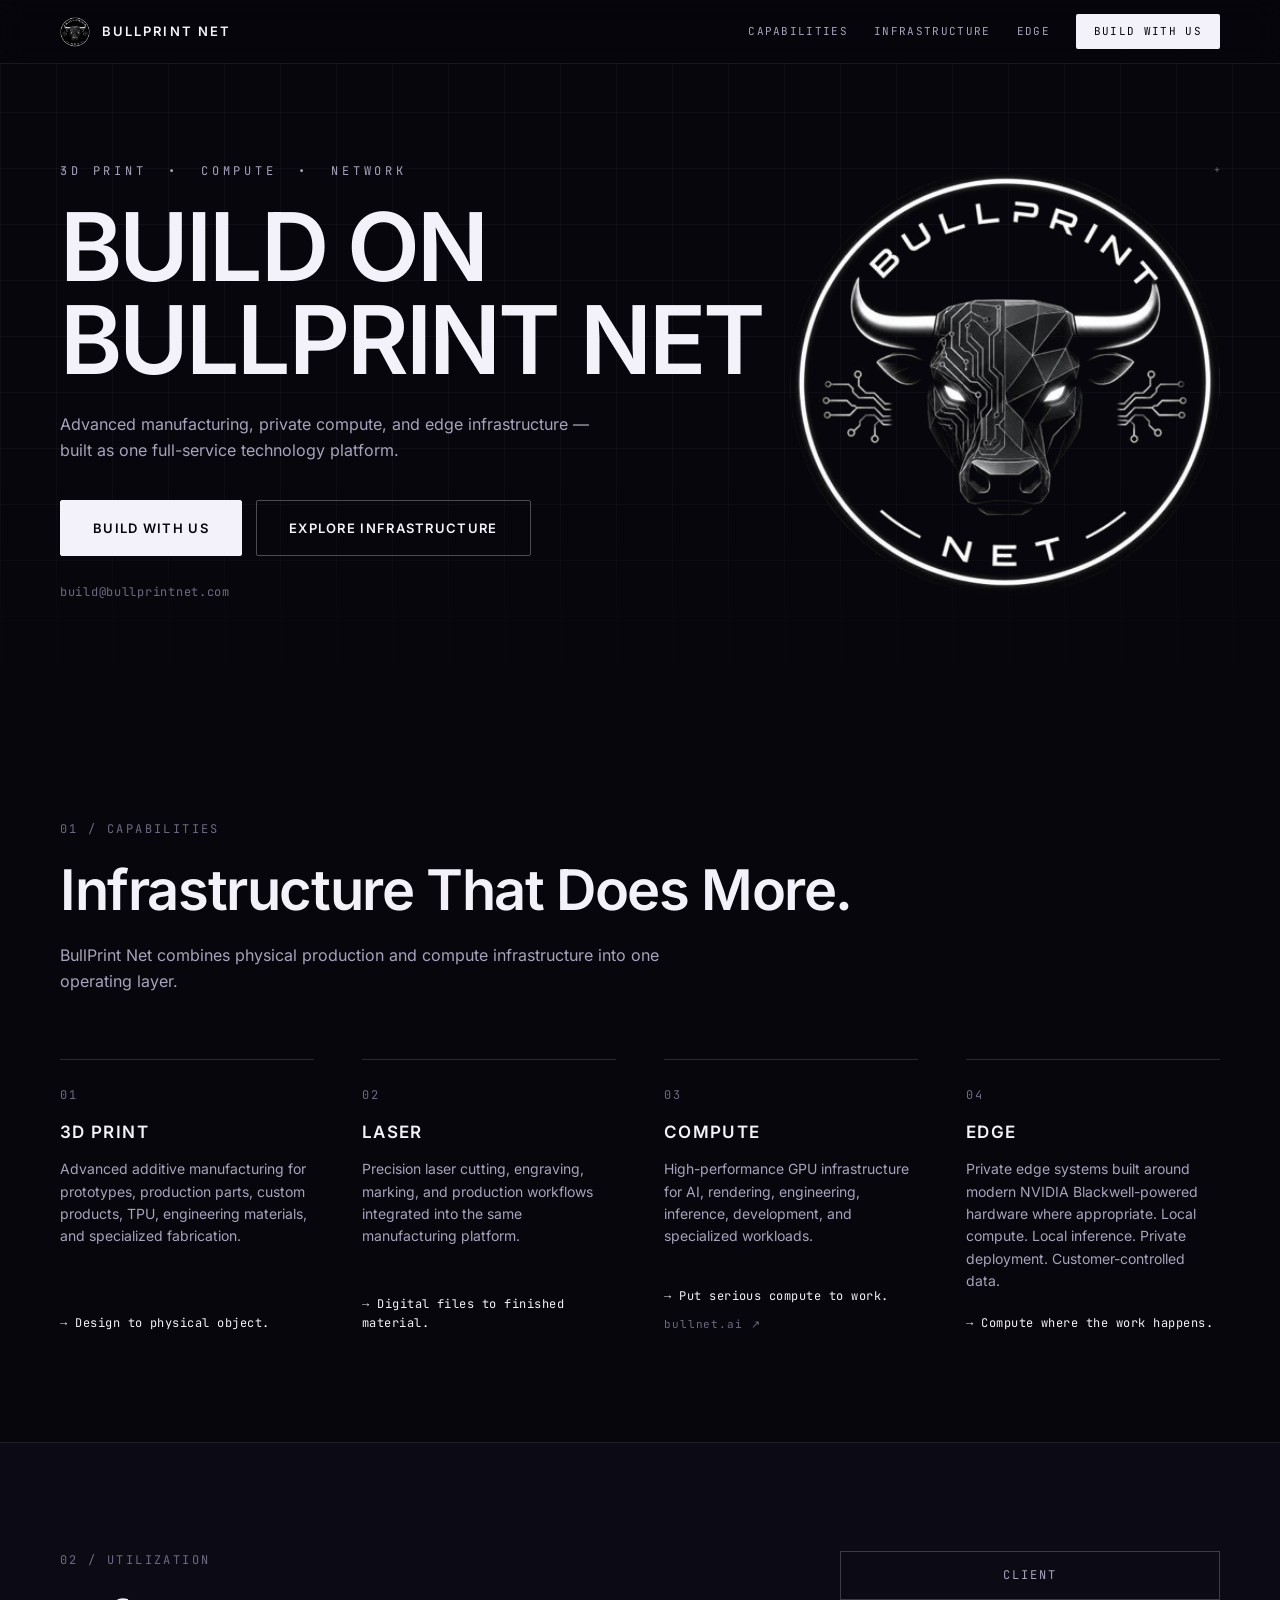
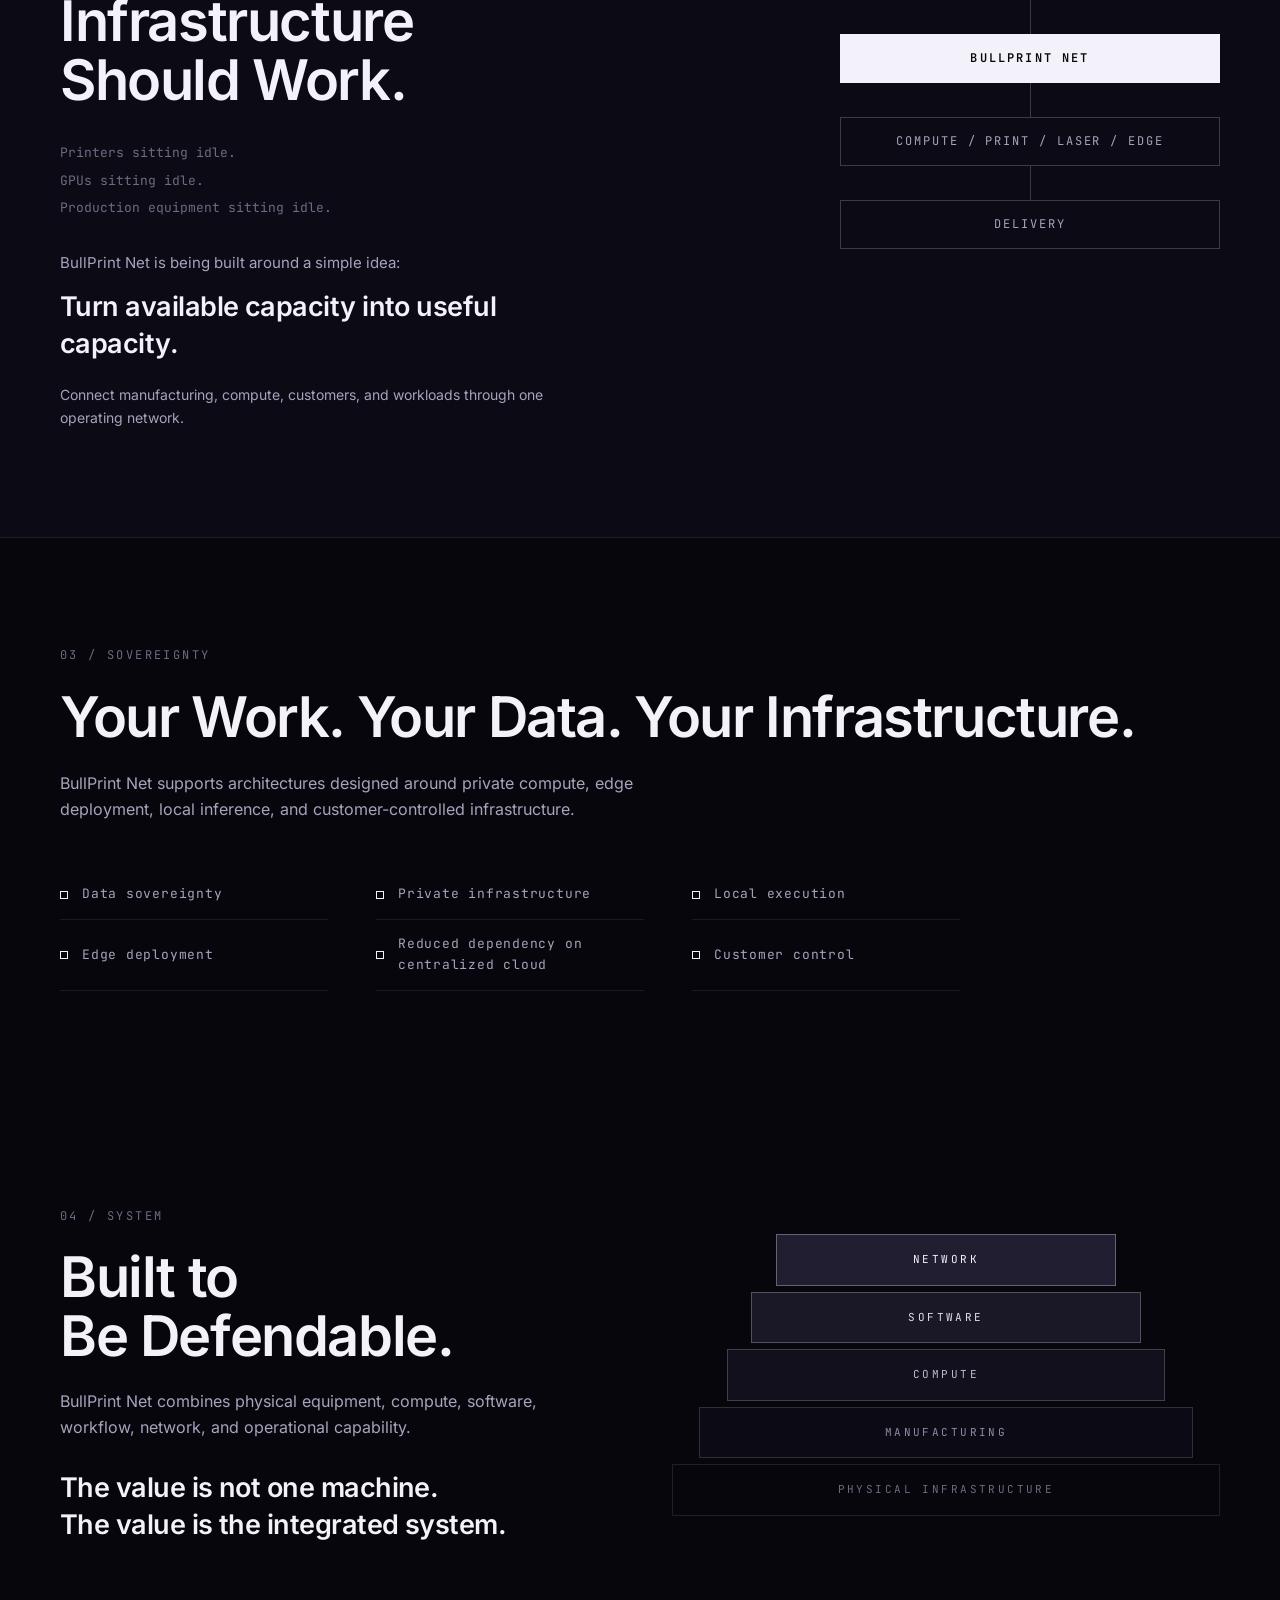
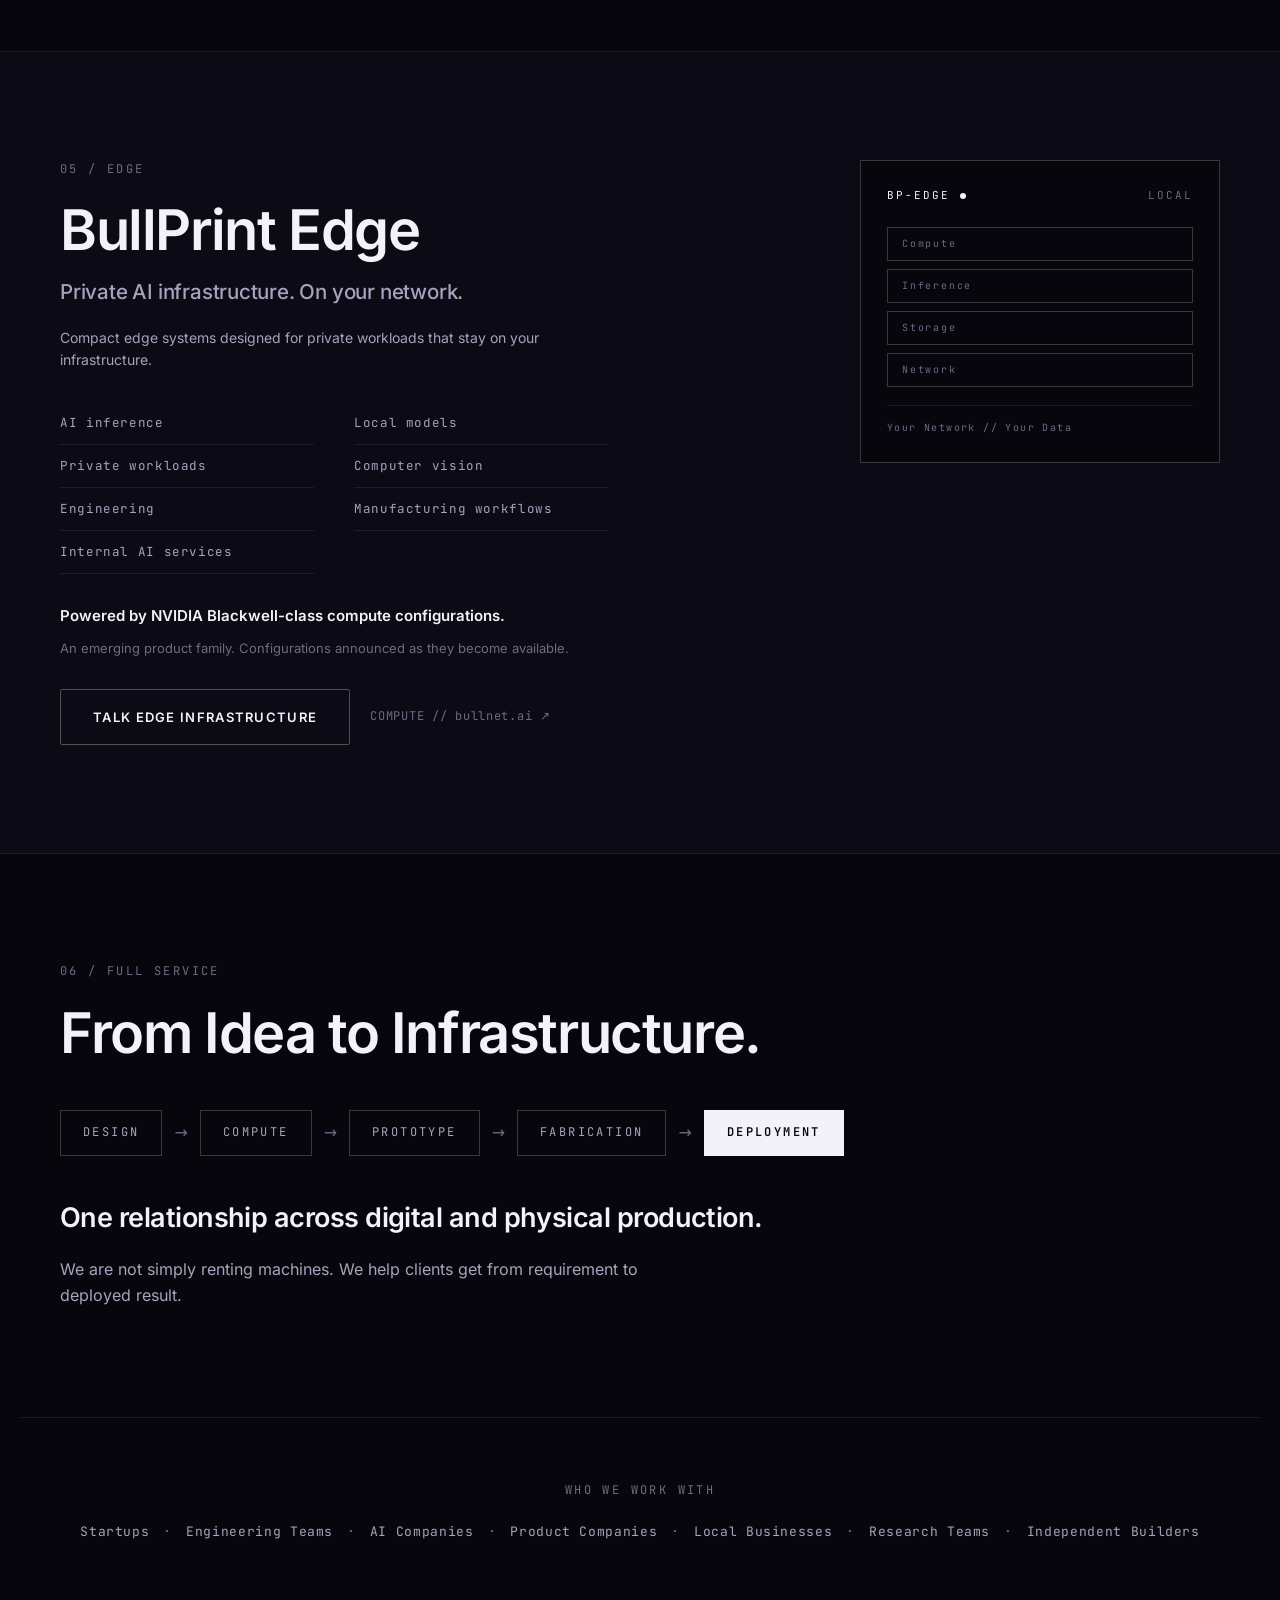
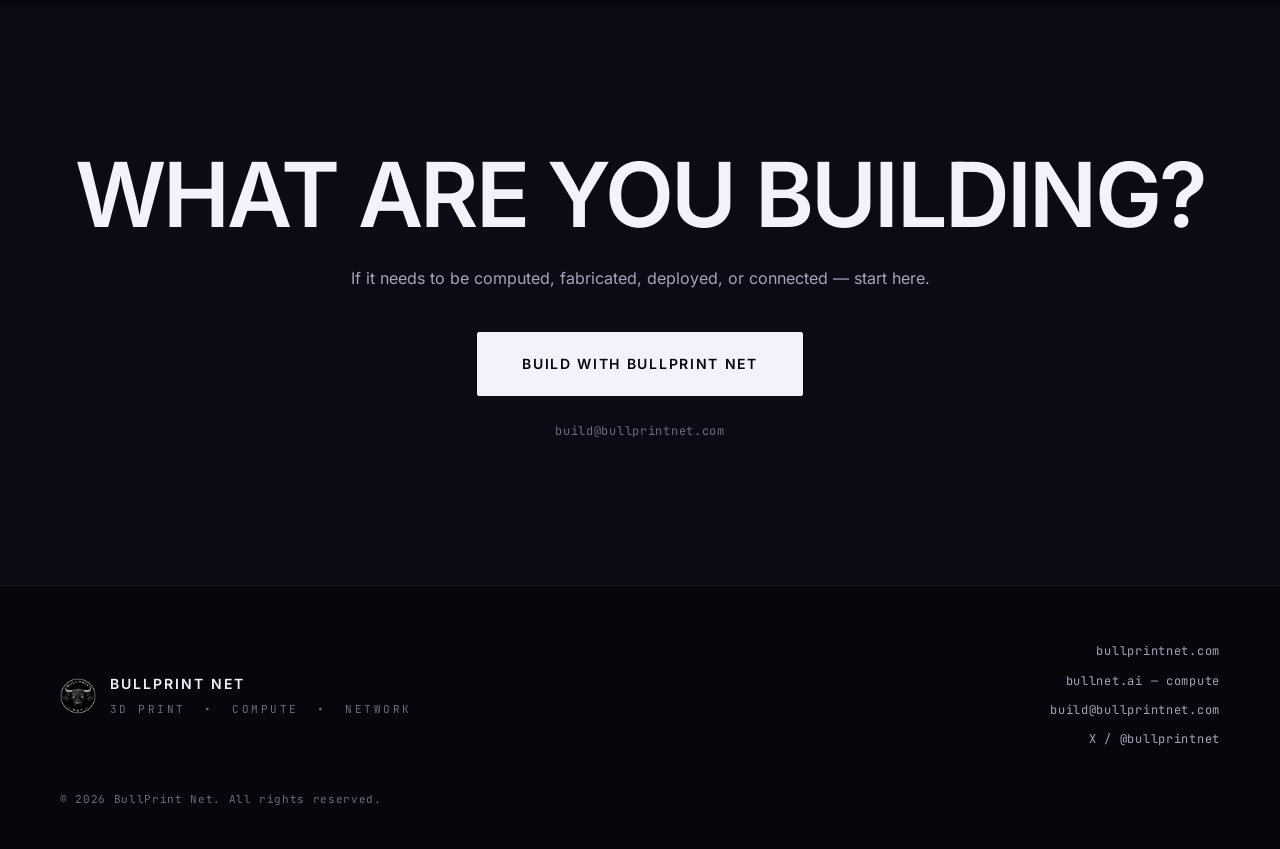
==== index.html @ f61dec2e "The BullPrint Net landing page, recreated rather than copied The handoff is explicit that BullPrint " ====
<!doctype html>
<html lang="en">
<head>
<meta charset="utf-8">
<meta name="viewport" content="width=device-width, initial-scale=1">
<title>BullPrint Net — 3D PRINT&nbsp;&nbsp;•&nbsp;&nbsp;COMPUTE&nbsp;&nbsp;•&nbsp;&nbsp;NETWORK</title>
<meta name="description" content="BullPrint Net combines advanced manufacturing, GPU compute, edge infrastructure, and a network layer into one full-service technology platform.">
<link rel="canonical" href="https://bullprintnet.com/">
<meta name="theme-color" content="#07060C">
<meta property="og:type" content="website">
<meta property="og:site_name" content="BullPrint Net">
<meta property="og:title" content="BullPrint Net — Build on BullPrint Net">
<meta property="og:description" content="Advanced manufacturing, private compute, and edge infrastructure — built as one full-service technology platform.">
<meta property="og:url" content="https://bullprintnet.com/">
<meta property="og:image" content="https://bullprintnet.com/assets/bullprintnetlogo.jpg">
<meta name="twitter:card" content="summary_large_image">
<meta name="twitter:title" content="BullPrint Net — Build on BullPrint Net">
<meta name="twitter:description" content="Advanced manufacturing, private compute, and edge infrastructure — built as one full-service technology platform.">
<meta name="twitter:image" content="https://bullprintnet.com/assets/bullprintnetlogo.jpg">
<link rel="icon" href="/assets/bullprintnetlogo.jpg">
<link rel="apple-touch-icon" href="/assets/bullprintnetlogo.jpg">
<link rel="stylesheet" href="/fonts/fonts.css">
<link rel="stylesheet" href="/styles.css">
</head>
<body>

<header class="nav">
  <div class="nav__in">
    <a class="nav__brand" href="#top">
      <img src="/assets/bullprintnetlogo.jpg" alt="" width="30" height="30">
      <span>BULLPRINT NET</span>
    </a>
    <nav class="nav__links">
      <a href="#capabilities">Capabilities</a>
      <a href="#infrastructure">Infrastructure</a>
      <a href="#edge">Edge</a>
      <a class="nav__cta" href="#build">Build With Us</a>
    </nav>
  </div>
</header>

<main id="top">

  <!-- ------------------------------------------------------------- hero -->
  <section class="hero">
    <div class="hero__grid" aria-hidden="true"></div>
    <div class="wrap" style="position:relative">
      <span class="reg reg--l" aria-hidden="true">+</span>
      <span class="reg reg--r" aria-hidden="true">+</span>
      <div class="hero__in reveal">
        <div class="hero__left">
          <p class="kicker">3D PRINT&nbsp;&nbsp;•&nbsp;&nbsp;COMPUTE&nbsp;&nbsp;•&nbsp;&nbsp;NETWORK</p>
          <h1>BUILD ON BULLPRINT&nbsp;NET</h1>
          <p class="lede">Advanced manufacturing, private compute, and edge infrastructure — built as one full-service technology platform.</p>
          <div class="hero__cta">
            <a class="btn btn--solid" href="mailto:build@bullprintnet.com?subject=Build%20With%20BullPrint%20Net">Build With Us</a>
            <a class="btn btn--out" href="#infrastructure">Explore Infrastructure</a>
          </div>
          <a class="monolink" href="mailto:build@bullprintnet.com">build@bullprintnet.com</a>
        </div>
        <div class="hero__right">
          <img src="/assets/bullprintnetlogo.jpg" alt="BullPrint Net" width="430" height="430" fetchpriority="high">
        </div>
      </div>
    </div>
  </section>

  <!-- ----------------------------------------------------- capabilities -->
  <section class="section" id="capabilities">
    <div class="wrap reveal">
      <p class="eyebrow">01 / Capabilities</p>
      <h2>Infrastructure That Does&nbsp;More.</h2>
      <p class="lede" style="margin-top:22px">BullPrint Net combines physical production and compute infrastructure into one operating layer.</p>

      <div class="cols">
        <article class="col">
          <span class="col__no">01</span>
          <h3 class="col__name">3D PRINT</h3>
          <p class="col__body">Advanced additive manufacturing for prototypes, production parts, custom products, TPU, engineering materials, and specialized fabrication.</p>
          <p class="col__foot">→ Design to physical object.</p>
        </article>
        <article class="col">
          <span class="col__no">02</span>
          <h3 class="col__name">LASER</h3>
          <p class="col__body">Precision laser cutting, engraving, marking, and production workflows integrated into the same manufacturing platform.</p>
          <p class="col__foot">→ Digital files to finished material.</p>
        </article>
        <article class="col">
          <span class="col__no">03</span>
          <h3 class="col__name">COMPUTE</h3>
          <p class="col__body">High-performance GPU infrastructure for AI, rendering, engineering, inference, development, and specialized workloads.</p>
          <p class="col__foot">→ Put serious compute to work.
            <a class="col__link" href="https://bullnet.ai">bullnet.ai ↗</a>
          </p>
        </article>
        <article class="col">
          <span class="col__no">04</span>
          <h3 class="col__name">EDGE</h3>
          <p class="col__body">Private edge systems built around modern NVIDIA Blackwell-powered hardware where appropriate. Local compute. Local inference. Private deployment. Customer-controlled data.</p>
          <p class="col__foot">→ Compute where the work happens.</p>
        </article>
      </div>
    </div>
  </section>

  <!-- ------------------------------------------------------ utilization -->
  <section class="section section--alt" id="infrastructure">
    <div class="wrap reveal">
      <div class="split">
        <div>
          <p class="eyebrow">02 / Utilization</p>
          <h2>Infrastructure Should&nbsp;Work.</h2>
          <p class="idle">Printers sitting idle.<br>GPUs sitting idle.<br>Production equipment sitting idle.</p>
          <p class="lead-in">BullPrint Net is being built around a simple idea:</p>
          <p class="statement">Turn available capacity into useful capacity.</p>
          <p class="small" style="margin-top:22px;max-width:520px">Connect manufacturing, compute, customers, and workloads through one operating network.</p>
        </div>
        <div>
          <div class="flow">
            <div class="flow__box">Client</div>
            <div class="flow__link" aria-hidden="true"></div>
            <div class="flow__box flow__box--on">BullPrint Net</div>
            <div class="flow__link" aria-hidden="true"></div>
            <div class="flow__box">Compute / Print / Laser / Edge</div>
            <div class="flow__link" aria-hidden="true"></div>
            <div class="flow__box">Delivery</div>
          </div>
        </div>
      </div>
    </div>
  </section>

  <!-- ------------------------------------------------------ sovereignty -->
  <section class="section">
    <div class="wrap reveal">
      <p class="eyebrow">03 / Sovereignty</p>
      <h2 class="h2--tall">Your Work. Your Data. Your&nbsp;Infrastructure.</h2>
      <p class="lede" style="margin-top:22px">BullPrint Net supports architectures designed around private compute, edge deployment, local inference, and customer-controlled infrastructure.</p>
      <ul class="marks">
        <li><i aria-hidden="true"></i><span>Data sovereignty</span></li>
        <li><i aria-hidden="true"></i><span>Private infrastructure</span></li>
        <li><i aria-hidden="true"></i><span>Local execution</span></li>
        <li><i aria-hidden="true"></i><span>Edge deployment</span></li>
        <li><i aria-hidden="true"></i><span>Reduced dependency on centralized cloud</span></li>
        <li><i aria-hidden="true"></i><span>Customer control</span></li>
      </ul>
    </div>
  </section>

  <!-- ----------------------------------------------------------- system -->
  <section class="section">
    <div class="wrap reveal">
      <div class="split split--center">
        <div>
          <p class="eyebrow">04 / System</p>
          <h2>Built to Be&nbsp;Defendable.</h2>
          <p class="lede" style="margin-top:22px">BullPrint Net combines physical equipment, compute, software, workflow, network, and operational capability.</p>
          <p class="statement" style="margin-top:30px">The value is not one machine.<br>The value is the integrated system.</p>
        </div>
        <div>
          <div class="stack">
            <div>Network</div>
            <div>Software</div>
            <div>Compute</div>
            <div>Manufacturing</div>
            <div>Physical Infrastructure</div>
          </div>
        </div>
      </div>
    </div>
  </section>

  <!-- ------------------------------------------------------------- edge -->
  <section class="section section--alt" id="edge">
    <div class="wrap reveal">
      <div class="split">
        <div>
          <p class="eyebrow">05 / Edge</p>
          <h2>BullPrint Edge</h2>
          <p class="edge__sub">Private AI infrastructure. On your network.</p>
          <p class="small" style="max-width:520px">Compact edge systems designed for private workloads that stay on your infrastructure.</p>
          <ul class="edge__list">
            <li>AI inference</li>
            <li>Local models</li>
            <li>Private workloads</li>
            <li>Computer vision</li>
            <li>Engineering</li>
            <li>Manufacturing workflows</li>
            <li>Internal AI services</li>
          </ul>
          <p class="edge__pow">Powered by NVIDIA Blackwell-class compute configurations.</p>
          <p class="edge__note">An emerging product family. Configurations announced as they become available.</p>
          <div class="edge__cta">
            <a class="btn btn--out" href="mailto:build@bullprintnet.com?subject=Edge%20Infrastructure">Talk Edge Infrastructure</a>
            <a class="monolink" href="https://bullnet.ai">COMPUTE // bullnet.ai ↗</a>
          </div>
        </div>
        <div>
          <div class="chassis">
            <div class="chassis__hd">
              <span>BP-EDGE</span>
              <span class="dot" aria-hidden="true"></span>
              <span class="sp">LOCAL</span>
            </div>
            <div class="chassis__slot">Compute</div>
            <div class="chassis__slot">Inference</div>
            <div class="chassis__slot">Storage</div>
            <div class="chassis__slot">Network</div>
            <div class="chassis__ft">Your Network // Your Data</div>
          </div>
        </div>
      </div>
    </div>
  </section>

  <!-- ----------------------------------------------------- full service -->
  <section class="section">
    <div class="wrap reveal">
      <p class="eyebrow">06 / Full Service</p>
      <h2>From Idea to&nbsp;Infrastructure.</h2>
      <div class="pipe">
        <span>Design</span><em aria-hidden="true">→</em>
        <span>Compute</span><em aria-hidden="true">→</em>
        <span>Prototype</span><em aria-hidden="true">→</em>
        <span>Fabrication</span><em aria-hidden="true">→</em>
        <span class="on">Deployment</span>
      </div>
      <p class="statement">One relationship across digital and physical production.</p>
      <p class="lede" style="margin-top:20px">We are not simply renting machines. We help clients get from requirement to deployed result.</p>
    </div>
  </section>

  <!-- --------------------------------------------------- who we work with -->
  <section class="wrap who reveal">
    <p class="eyebrow" style="margin-bottom:0">Who We Work With</p>
    <ul>
      <li>Startups</li><li>Engineering Teams</li><li>AI Companies</li>
      <li>Product Companies</li><li>Local Businesses</li><li>Research Teams</li>
      <li>Independent Builders</li>
    </ul>
  </section>

  <!-- -------------------------------------------------------- final cta -->
  <section class="final" id="build">
    <div class="wrap reveal">
      <h2>WHAT ARE YOU BUILDING?</h2>
      <p class="lede" style="margin-left:auto;margin-right:auto">If it needs to be computed, fabricated, deployed, or connected — start here.</p>
      <a class="btn btn--solid btn--lg" href="mailto:build@bullprintnet.com?subject=Build%20With%20BullPrint%20Net">Build With BullPrint Net</a>
      <a class="monolink" href="mailto:build@bullprintnet.com">build@bullprintnet.com</a>
    </div>
  </section>

</main>

<footer class="foot">
  <div class="wrap">
    <div class="foot__in">
      <div class="foot__brand">
        <img src="/assets/bullprintnetlogo.jpg" alt="" width="36" height="36">
        <div>
          <div class="foot__name">BULLPRINT NET</div>
          <div class="foot__tag">3D PRINT&nbsp;&nbsp;•&nbsp;&nbsp;COMPUTE&nbsp;&nbsp;•&nbsp;&nbsp;NETWORK</div>
        </div>
      </div>
      <div class="foot__links">
        <a href="https://bullprintnet.com">bullprintnet.com</a>
        <a href="https://bullnet.ai">bullnet.ai — compute</a>
        <a href="mailto:build@bullprintnet.com">build@bullprintnet.com</a>
        <a href="https://x.com/bullprintnet" rel="me">X / @bullprintnet</a>
      </div>
    </div>
    <p class="foot__legal">© 2026 BullPrint Net. All rights reserved.</p>
  </div>
</footer>

<script src="/reveal.js" defer></script>
</body>
</html>
---- fonts/fonts.css ----
/* Self-hosted. No external font host, by design: this page's own copy is about
   reduced dependency on centralized cloud, and a Google Fonts request would be
   the one third-party call on it. Same typefaces, same weights, same origin —
   which is what lets _headers set font-src 'self' with no exceptions.

   Inter — @fontsource, SIL Open Font License 1.1.
   JetBrains Mono — SIL Open Font License 1.1, the same files already serving
   bullprintlab.com. */

@font-face{font-family:Inter;font-style:normal;font-weight:400;font-display:swap;src:url(./inter-latin-ext-400.woff2) format('woff2');unicode-range:U+0100-02BA,U+02BD-02C5,U+02C7-02CC,U+02CE-02D7,U+02DD-02FF,U+0304,U+0308,U+0329,U+1D00-1DBF,U+1E00-1E9F,U+1EF2-1EFF,U+2020,U+20A0-20AB,U+20AD-20C0,U+2113,U+2C60-2C7F,U+A720-A7FF}
@font-face{font-family:Inter;font-style:normal;font-weight:400;font-display:swap;src:url(./inter-latin-400.woff2) format('woff2');unicode-range:U+0000-00FF,U+0131,U+0152-0153,U+02BB-02BC,U+02C6,U+02DA,U+02DC,U+0304,U+0308,U+0329,U+2000-206F,U+20AC,U+2122,U+2191,U+2193,U+2212,U+2215,U+FEFF,U+FFFD}
@font-face{font-family:Inter;font-style:normal;font-weight:500;font-display:swap;src:url(./inter-latin-ext-500.woff2) format('woff2');unicode-range:U+0100-02BA,U+02BD-02C5,U+02C7-02CC,U+02CE-02D7,U+02DD-02FF,U+0304,U+0308,U+0329,U+1D00-1DBF,U+1E00-1E9F,U+1EF2-1EFF,U+2020,U+20A0-20AB,U+20AD-20C0,U+2113,U+2C60-2C7F,U+A720-A7FF}
@font-face{font-family:Inter;font-style:normal;font-weight:500;font-display:swap;src:url(./inter-latin-500.woff2) format('woff2');unicode-range:U+0000-00FF,U+0131,U+0152-0153,U+02BB-02BC,U+02C6,U+02DA,U+02DC,U+0304,U+0308,U+0329,U+2000-206F,U+20AC,U+2122,U+2191,U+2193,U+2212,U+2215,U+FEFF,U+FFFD}
@font-face{font-family:Inter;font-style:normal;font-weight:600;font-display:swap;src:url(./inter-latin-ext-600.woff2) format('woff2');unicode-range:U+0100-02BA,U+02BD-02C5,U+02C7-02CC,U+02CE-02D7,U+02DD-02FF,U+0304,U+0308,U+0329,U+1D00-1DBF,U+1E00-1E9F,U+1EF2-1EFF,U+2020,U+20A0-20AB,U+20AD-20C0,U+2113,U+2C60-2C7F,U+A720-A7FF}
@font-face{font-family:Inter;font-style:normal;font-weight:600;font-display:swap;src:url(./inter-latin-600.woff2) format('woff2');unicode-range:U+0000-00FF,U+0131,U+0152-0153,U+02BB-02BC,U+02C6,U+02DA,U+02DC,U+0304,U+0308,U+0329,U+2000-206F,U+20AC,U+2122,U+2191,U+2193,U+2212,U+2215,U+FEFF,U+FFFD}
@font-face{font-family:Inter;font-style:normal;font-weight:700;font-display:swap;src:url(./inter-latin-ext-700.woff2) format('woff2');unicode-range:U+0100-02BA,U+02BD-02C5,U+02C7-02CC,U+02CE-02D7,U+02DD-02FF,U+0304,U+0308,U+0329,U+1D00-1DBF,U+1E00-1E9F,U+1EF2-1EFF,U+2020,U+20A0-20AB,U+20AD-20C0,U+2113,U+2C60-2C7F,U+A720-A7FF}
@font-face{font-family:Inter;font-style:normal;font-weight:700;font-display:swap;src:url(./inter-latin-700.woff2) format('woff2');unicode-range:U+0000-00FF,U+0131,U+0152-0153,U+02BB-02BC,U+02C6,U+02DA,U+02DC,U+0304,U+0308,U+0329,U+2000-206F,U+20AC,U+2122,U+2191,U+2193,U+2212,U+2215,U+FEFF,U+FFFD}

/* JetBrains Mono ships as one variable file per subset; the weight range is
   declared once rather than repeated per weight. */
@font-face{font-family:'JetBrains Mono';font-style:normal;font-weight:100 800;font-display:swap;src:url(./jetbrainsmono-latin-ext.woff2) format('woff2');unicode-range:U+0100-02BA,U+02BD-02C5,U+02C7-02CC,U+02CE-02D7,U+02DD-02FF,U+0304,U+0308,U+0329,U+1D00-1DBF,U+1E00-1E9F,U+1EF2-1EFF,U+2020,U+20A0-20AB,U+20AD-20C0,U+2113,U+2C60-2C7F,U+A720-A7FF}
@font-face{font-family:'JetBrains Mono';font-style:normal;font-weight:100 800;font-display:swap;src:url(./jetbrainsmono-latin.woff2) format('woff2');unicode-range:U+0000-00FF,U+0131,U+0152-0153,U+02BB-02BC,U+02C6,U+02DA,U+02DC,U+0304,U+0308,U+0329,U+2000-206F,U+20AC,U+2122,U+2191,U+2193,U+2212,U+2215,U+FEFF,U+FFFD}
---- styles.css ----
/* BullPrint Net — bullprintnet.com
   Tokens taken verbatim from design_handoff_bullprint_net/README.md.
   Dark monochrome graphite. No gradients, no shadows anywhere: elevation is
   carried by hairlines and background steps only. */

:root{
  --bg:#07060C;
  --bg-alt:#0C0A15;
  --fg-1:#F3F1FA;
  --fg-2:#A7A3BC;
  --fg-3:#6E6A83;

  --hair:rgba(255,255,255,.08);      /* default rule */
  --hair-in:rgba(255,255,255,.14);   /* interior dividers */
  --hair-box:rgba(255,255,255,.20);  /* box outlines */
  --hair-btn:rgba(255,255,255,.28);  /* outline buttons */

  --step-1:#221E31; --step-2:#1A1727; --step-3:#12101C; --step-4:#0C0A15;

  --wrap:1240px;
  --pad:clamp(20px,4vw,40px);
  --sec:clamp(88px,12vh,150px);

  --mono:'JetBrains Mono',ui-monospace,SFMono-Regular,Menlo,monospace;
  --sans:Inter,system-ui,-apple-system,Segoe UI,sans-serif;
}

*,*::before,*::after{box-sizing:border-box}

html{scroll-behavior:smooth;scroll-padding-top:88px}
body{
  margin:0;background:var(--bg);color:var(--fg-1);
  font-family:var(--sans);font-size:16px;line-height:1.6;
  -webkit-font-smoothing:antialiased;text-rendering:optimizeLegibility;
  overflow-x:hidden;
}
a{color:var(--fg-1);text-decoration:none}
img{max-width:100%;height:auto;display:block}
::selection{background:var(--fg-1);color:var(--bg)}

/* Square and technical: radius lives on buttons only, and on the round logo. */
h1,h2,h3,p,ul,ol,figure{margin:0}
ul{list-style:none;padding:0}

.wrap{max-width:var(--wrap);margin:0 auto;padding-left:var(--pad);padding-right:var(--pad)}
.section{padding-top:var(--sec);padding-bottom:var(--sec)}
.section--alt{background:var(--bg-alt);border-top:1px solid var(--hair);border-bottom:1px solid var(--hair)}

.mono{font-family:var(--mono);text-transform:uppercase}
.kicker{font-family:var(--mono);font-size:12px;letter-spacing:.32em;color:var(--fg-2);text-transform:uppercase}
.eyebrow{font-family:var(--mono);font-size:12px;letter-spacing:.2em;color:var(--fg-3);text-transform:uppercase;margin-bottom:22px}

h1{font-size:clamp(52px,7.4vw,104px);line-height:.98;font-weight:600;letter-spacing:-.03em;text-wrap:balance}
h2{font-size:clamp(34px,4.4vw,56px);line-height:1.05;font-weight:600;letter-spacing:-.025em}
/* One heading runs three sentences and needs the extra leading. */
.h2--tall{line-height:1.08}
.statement{font-size:clamp(20px,2.3vw,27px);line-height:1.35;font-weight:600;letter-spacing:-.02em}
.lede{color:var(--fg-2);font-size:16px;line-height:1.65;max-width:640px}
.small{font-size:14px;line-height:1.6;color:var(--fg-2)}

/* ---------------------------------------------------------------- buttons */
.btn{
  display:inline-block;border-radius:2px;font-family:var(--sans);
  font-size:13px;font-weight:600;letter-spacing:.1em;text-transform:uppercase;
  padding:17px 32px;transition:color .2s,background-color .2s,border-color .2s;
}
.btn--solid{background:var(--fg-1);color:var(--bg);border:1px solid var(--fg-1)}
.btn--solid:hover{background:#fff;border-color:#fff;color:var(--bg)}
.btn--out{border:1px solid var(--hair-btn);color:var(--fg-1);background:none}
.btn--out:hover{border-color:var(--fg-1)}
.btn--lg{padding:20px 44px;font-size:14px;letter-spacing:.12em}

.monolink{font-family:var(--mono);font-size:12px;color:var(--fg-3);letter-spacing:.06em;transition:color .2s}
.monolink:hover{color:var(--fg-1)}

/* -------------------------------------------------------------------- nav */
.nav{
  position:fixed;top:0;left:0;right:0;height:64px;z-index:50;
  background:rgba(7,6,12,.82);backdrop-filter:blur(14px);-webkit-backdrop-filter:blur(14px);
  border-bottom:1px solid var(--hair);
}
.nav__in{max-width:var(--wrap);margin:0 auto;height:100%;padding:0 var(--pad);
  display:flex;align-items:center;justify-content:space-between;gap:20px}
.nav__brand{display:flex;align-items:center;gap:12px}
.nav__brand img{width:30px;height:30px;border-radius:50%}
.nav__brand span{font-weight:600;font-size:13px;letter-spacing:.16em}
.nav__links{display:flex;align-items:center;gap:26px}
.nav__links a{font-family:var(--mono);font-size:11px;letter-spacing:.12em;color:var(--fg-2);
  text-transform:uppercase;transition:color .2s}
.nav__links a:hover{color:var(--fg-1)}
.nav__cta{background:var(--fg-1);color:var(--bg)!important;padding:9px 18px;border-radius:2px}
.nav__cta:hover{color:var(--bg)!important}
@media(max-width:760px){.nav__links a:not(.nav__cta){display:none}}

/* ------------------------------------------------------------------- hero */
.hero{position:relative;padding-top:clamp(140px,18vh,200px);padding-bottom:var(--sec)}
/* 56px hairline grid, drawn in CSS — no image request */
.hero__grid{
  position:absolute;inset:0;pointer-events:none;
  background-image:
    linear-gradient(to right,rgba(255,255,255,.035) 1px,transparent 1px),
    linear-gradient(to bottom,rgba(255,255,255,.035) 1px,transparent 1px);
  background-size:56px 56px;
  -webkit-mask-image:linear-gradient(to bottom,#000 0%,#000 62%,transparent 100%);
  mask-image:linear-gradient(to bottom,#000 0%,#000 62%,transparent 100%);
}
.hero__in{position:relative;display:flex;flex-wrap:wrap;gap:56px;align-items:center}
.hero__left{flex:1 1 440px;min-width:0}
.hero__right{flex:0 1 430px;display:flex;justify-content:flex-end}
.hero__right img{width:min(100%,430px);mix-blend-mode:lighten}
.hero h1{margin:20px 0 24px}
.hero .lede{max-width:560px}
.hero__cta{display:flex;flex-wrap:wrap;gap:14px;margin:36px 0 22px}
.reg{position:absolute;top:0;font-family:var(--mono);font-size:10px;color:var(--fg-3);pointer-events:none}
.reg--l{left:var(--pad)}
.reg--r{right:var(--pad)}

/* ----------------------------------------------------------- capabilities */
.cols{display:grid;grid-template-columns:repeat(auto-fit,minmax(240px,1fr));gap:48px;margin-top:64px}
.col{display:flex;flex-direction:column;border-top:1px solid var(--hair-in);padding-top:26px}
.col__no{font-family:var(--mono);font-size:12px;color:var(--fg-3);letter-spacing:.14em}
.col__name{font-size:17px;font-weight:600;letter-spacing:.08em;margin:14px 0 12px}
.col__body{font-size:14px;line-height:1.6;color:var(--fg-2)}
.col__foot{font-family:var(--mono);font-size:12px;color:var(--fg-1);margin-top:auto;padding-top:22px;letter-spacing:.04em}
.col__link{display:block;font-family:var(--mono);font-size:11px;color:var(--fg-3);margin-top:10px;letter-spacing:.08em;transition:color .2s}
.col__link:hover{color:var(--fg-1)}

/* ------------------------------------------------------------ two-column */
.split{display:flex;flex-wrap:wrap;gap:64px;align-items:flex-start}
.split>*{flex:1 1 380px;min-width:0}
.split--center{align-items:center}

.idle{font-family:var(--mono);font-size:13px;line-height:2.1;color:var(--fg-3);margin:30px 0}
.lead-in{color:var(--fg-2);font-size:15px;margin-bottom:14px}

/* flow diagram */
.flow{max-width:380px;margin-left:auto}
.flow__box{border:1px solid var(--hair-box);padding:14px 18px;text-align:center;
  font-family:var(--mono);font-size:12px;letter-spacing:.16em;color:var(--fg-2);text-transform:uppercase}
.flow__box--on{background:var(--fg-1);color:var(--bg);border-color:var(--fg-1);font-weight:600;letter-spacing:.18em}
.flow__link{width:1px;height:34px;background:var(--hair-box);margin:0 auto}

/* ------------------------------------------------------------ sovereignty */
.marks{display:grid;grid-template-columns:repeat(auto-fit,minmax(240px,1fr));gap:0 48px;max-width:900px;margin-top:48px}
.marks li{display:flex;align-items:center;gap:14px;padding:14px 0;border-bottom:1px solid var(--hair)}
.marks i{width:8px;height:8px;border:1px solid var(--fg-1);flex:none}
.marks span{font-family:var(--mono);font-size:13px;color:var(--fg-2);letter-spacing:.06em}

/* ----------------------------------------------------------------- stack */
.stack{display:flex;flex-direction:column;align-items:center;gap:6px}
.stack div{
  padding:16px 10px;text-align:center;font-family:var(--mono);font-size:11px;
  letter-spacing:.22em;text-transform:uppercase;border:1px solid;
}
.stack div:nth-child(1){width:62%;background:var(--step-1);border-color:rgba(255,255,255,.30);color:var(--fg-1)}
.stack div:nth-child(2){width:71%;background:var(--step-2);border-color:rgba(255,255,255,.25);color:#E2DFF0}
.stack div:nth-child(3){width:80%;background:var(--step-3);border-color:rgba(255,255,255,.20);color:#BFBBD2}
.stack div:nth-child(4){width:90%;background:var(--step-4);border-color:rgba(255,255,255,.15);color:#8F8BA6}
.stack div:nth-child(5){width:100%;background:transparent;border-color:rgba(255,255,255,.10);color:var(--fg-3)}

/* ------------------------------------------------------------------ edge */
.edge__sub{font-size:clamp(17px,1.6vw,21px);font-weight:500;color:var(--fg-2);margin:16px 0 18px;letter-spacing:-.01em}
.edge__list{display:grid;grid-template-columns:repeat(auto-fit,minmax(200px,1fr));gap:0 40px;margin:30px 0}
.edge__list li{font-family:var(--mono);font-size:12.5px;color:var(--fg-2);padding:11px 0;border-bottom:1px solid var(--hair);letter-spacing:.05em}
.edge__pow{font-size:15px;font-weight:600;margin-top:26px}
.edge__note{font-size:13px;color:var(--fg-3);margin-top:10px}
.edge__cta{display:flex;flex-wrap:wrap;gap:20px;align-items:center;margin-top:30px}

.chassis{max-width:360px;margin-left:auto;border:1px solid var(--hair-box);background:var(--bg);padding:26px}
.chassis__hd{display:flex;align-items:center;gap:10px;font-family:var(--mono);font-size:11px;
  letter-spacing:.18em;color:var(--fg-1);margin-bottom:22px}
.chassis__hd .sp{margin-left:auto;color:var(--fg-3)}
.dot{width:6px;height:6px;border-radius:50%;background:var(--fg-1);animation:bp-pulse 2.4s ease-in-out infinite}
@keyframes bp-pulse{0%,100%{opacity:.2}50%{opacity:1}}
.chassis__slot{height:34px;border:1px solid var(--hair-box);display:flex;align-items:center;padding:0 14px;
  font-family:var(--mono);font-size:10px;letter-spacing:.18em;color:var(--fg-3);margin-bottom:8px}
.chassis__ft{border-top:1px solid var(--hair);margin-top:18px;padding-top:14px;
  font-family:var(--mono);font-size:10px;letter-spacing:.14em;color:var(--fg-3)}

/* ---------------------------------------------------------------- pipeline */
.pipe{display:flex;flex-wrap:wrap;align-items:center;gap:12px;margin:48px 0 44px}
.pipe span{border:1px solid var(--hair-box);padding:12px 22px;font-family:var(--mono);
  font-size:12px;letter-spacing:.2em;color:var(--fg-2);text-transform:uppercase}
.pipe span.on{background:var(--fg-1);color:var(--bg);border-color:var(--fg-1);font-weight:600}
.pipe em{font-style:normal;color:var(--fg-3)}

/* --------------------------------------------------------------- who / cta */
.who{border-top:1px solid var(--hair);text-align:center;padding-top:clamp(56px,7vh,84px);padding-bottom:clamp(56px,7vh,84px)}
.who ul{display:flex;flex-wrap:wrap;justify-content:center;gap:0 14px;margin-top:22px}
.who li{font-family:var(--mono);font-size:13px;color:var(--fg-2);letter-spacing:.05em}
.who li:not(:last-child)::after{content:'·';margin-left:14px;color:var(--fg-3)}

.final{background:var(--bg-alt);text-align:center;padding-top:clamp(110px,16vh,190px);padding-bottom:clamp(110px,16vh,190px)}
.final h2{font-size:clamp(44px,7vw,96px);line-height:1;letter-spacing:-.03em;text-wrap:balance}
.final p{margin:26px auto 40px;max-width:620px;color:var(--fg-2)}
.final .monolink{display:block;margin-top:26px}

/* ----------------------------------------------------------------- footer */
.foot{border-top:1px solid var(--hair);padding:56px 0 40px}
.foot__in{display:flex;flex-wrap:wrap;gap:40px;justify-content:space-between}
.foot__brand{display:flex;align-items:center;gap:14px}
.foot__brand img{width:36px;height:36px;border-radius:50%}
.foot__name{font-weight:600;font-size:14px;letter-spacing:.14em}
.foot__tag{font-family:var(--mono);font-size:11px;letter-spacing:.22em;color:var(--fg-3);margin-top:6px}
.foot__links{display:flex;flex-direction:column;gap:10px;text-align:right}
.foot__links a{font-family:var(--mono);font-size:12px;color:var(--fg-2);letter-spacing:.06em;transition:color .2s}
.foot__links a:hover{color:var(--fg-1)}
.foot__legal{font-family:var(--mono);font-size:11px;color:var(--fg-3);margin-top:42px;letter-spacing:.06em}
@media(max-width:640px){.foot__links{text-align:left}}

/* ---------------------------------------------------------------- reveals */
.reveal{opacity:0;transform:translateY(18px);
  transition:opacity .65s cubic-bezier(.2,.8,.2,1),transform .65s cubic-bezier(.2,.8,.2,1)}
.reveal.is-in{opacity:1;transform:none}

@media (prefers-reduced-motion:reduce){
  html{scroll-behavior:auto}
  .reveal{opacity:1;transform:none;transition:none}
  .dot{animation:none;opacity:1}
  *{transition-duration:.01ms!important}
}
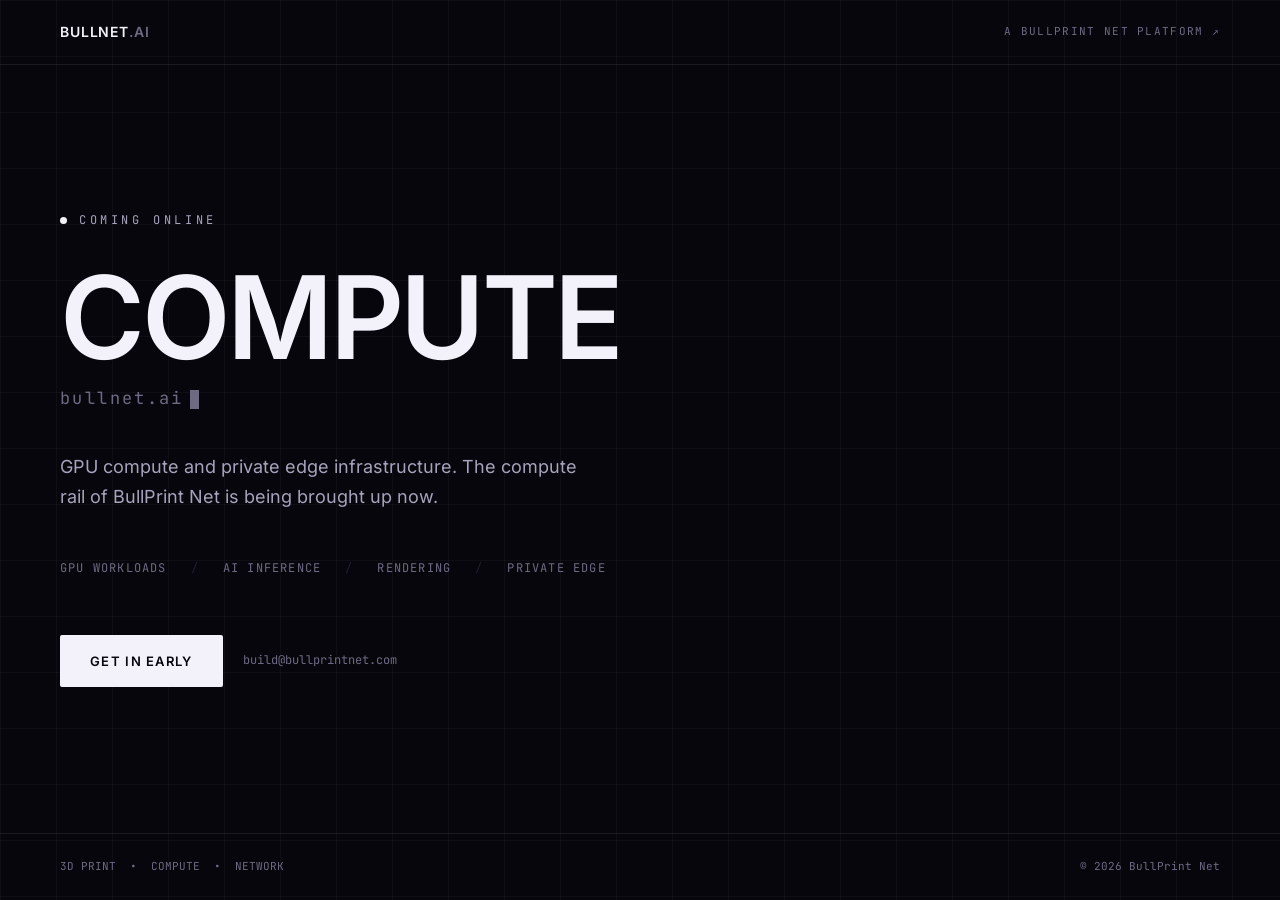
==== commit 53251d7b: "bullnet.ai stops being a dead link Three links on the live bullprintnet.com point at bullnet.ai — th" ====
--- a/index.html
+++ b/index.html
@@ -3,276 +3,71 @@
 <head>
 <meta charset="utf-8">
 <meta name="viewport" content="width=device-width, initial-scale=1">
-<title>BullPrint Net — 3D PRINT&nbsp;&nbsp;•&nbsp;&nbsp;COMPUTE&nbsp;&nbsp;•&nbsp;&nbsp;NETWORK</title>
-<meta name="description" content="BullPrint Net combines advanced manufacturing, GPU compute, edge infrastructure, and a network layer into one full-service technology platform.">
-<link rel="canonical" href="https://bullprintnet.com/">
+<title>bullnet.ai — COMPUTE // A BullPrint Net platform</title>
+<meta name="description" content="GPU compute and private edge infrastructure. bullnet.ai is coming online. A BullPrint Net platform.">
+<link rel="canonical" href="https://bullnet.ai/">
 <meta name="theme-color" content="#07060C">
 <meta property="og:type" content="website">
-<meta property="og:site_name" content="BullPrint Net">
-<meta property="og:title" content="BullPrint Net — Build on BullPrint Net">
-<meta property="og:description" content="Advanced manufacturing, private compute, and edge infrastructure — built as one full-service technology platform.">
-<meta property="og:url" content="https://bullprintnet.com/">
-<meta property="og:image" content="https://bullprintnet.com/assets/bullprintnetlogo.jpg">
-<meta name="twitter:card" content="summary_large_image">
-<meta name="twitter:title" content="BullPrint Net — Build on BullPrint Net">
-<meta name="twitter:description" content="Advanced manufacturing, private compute, and edge infrastructure — built as one full-service technology platform.">
-<meta name="twitter:image" content="https://bullprintnet.com/assets/bullprintnetlogo.jpg">
-<link rel="icon" href="/assets/bullprintnetlogo.jpg">
-<link rel="apple-touch-icon" href="/assets/bullprintnetlogo.jpg">
+<meta property="og:site_name" content="bullnet.ai">
+<meta property="og:title" content="bullnet.ai — COMPUTE">
+<meta property="og:description" content="GPU compute and private edge infrastructure. Coming online.">
+<meta property="og:url" content="https://bullnet.ai/">
+<meta name="twitter:card" content="summary">
+<meta name="twitter:title" content="bullnet.ai — COMPUTE">
+<meta name="twitter:description" content="GPU compute and private edge infrastructure. Coming online.">
+<link rel="icon" href="/favicon.ico" sizes="32x32">
+<link rel="icon" href="/assets/brand/favicon-tile.svg" type="image/svg+xml">
+<link rel="apple-touch-icon" href="/assets/apple-touch-icon.png">
+<link rel="manifest" href="/site.webmanifest">
 <link rel="stylesheet" href="/fonts/fonts.css">
 <link rel="stylesheet" href="/styles.css">
 </head>
 <body>
 
-<header class="nav">
-  <div class="nav__in">
-    <a class="nav__brand" href="#top">
-      <img src="/assets/bullprintnetlogo.jpg" alt="" width="30" height="30">
-      <span>BULLPRINT NET</span>
-    </a>
-    <nav class="nav__links">
-      <a href="#capabilities">Capabilities</a>
-      <a href="#infrastructure">Infrastructure</a>
-      <a href="#edge">Edge</a>
-      <a class="nav__cta" href="#build">Build With Us</a>
-    </nav>
-  </div>
-</header>
+<div class="shell">
+  <div class="grid" aria-hidden="true"></div>
 
-<main id="top">
+  <header class="hd">
+    <div class="wrap hd__in">
+      <span class="wordmark">BULLNET<span class="wordmark__tld">.AI</span></span>
+      <a class="parent" href="https://bullprintnet.com">A BullPrint Net Platform ↗</a>
+    </div>
+  </header>
 
-  <!-- ------------------------------------------------------------- hero -->
-  <section class="hero">
-    <div class="hero__grid" aria-hidden="true"></div>
-    <div class="wrap" style="position:relative">
-      <span class="reg reg--l" aria-hidden="true">+</span>
-      <span class="reg reg--r" aria-hidden="true">+</span>
-      <div class="hero__in reveal">
-        <div class="hero__left">
-          <p class="kicker">3D PRINT&nbsp;&nbsp;•&nbsp;&nbsp;COMPUTE&nbsp;&nbsp;•&nbsp;&nbsp;NETWORK</p>
-          <h1>BUILD ON BULLPRINT&nbsp;NET</h1>
-          <p class="lede">Advanced manufacturing, private compute, and edge infrastructure — built as one full-service technology platform.</p>
-          <div class="hero__cta">
-            <a class="btn btn--solid" href="mailto:build@bullprintnet.com?subject=Build%20With%20BullPrint%20Net">Build With Us</a>
-            <a class="btn btn--out" href="#infrastructure">Explore Infrastructure</a>
-          </div>
-          <a class="monolink" href="mailto:build@bullprintnet.com">build@bullprintnet.com</a>
-        </div>
-        <div class="hero__right">
-          <img src="/assets/bullprintnetlogo.jpg" alt="BullPrint Net" width="430" height="430" fetchpriority="high">
-        </div>
+  <main class="main">
+    <div class="wrap">
+      <p class="status">
+        <span class="dot" aria-hidden="true"></span>
+        <span>Coming Online</span>
+      </p>
+
+      <h1>COMPUTE</h1>
+
+      <p class="domain">bullnet.ai<span class="caret" aria-hidden="true"></span></p>
+
+      <p class="lede">GPU compute and private edge infrastructure. The compute rail of BullPrint Net is being brought up now.</p>
+
+      <p class="rail">
+        <span>GPU Workloads</span><i aria-hidden="true">/</i>
+        <span>AI Inference</span><i aria-hidden="true">/</i>
+        <span>Rendering</span><i aria-hidden="true">/</i>
+        <span>Private Edge</span>
+      </p>
+
+      <div class="cta">
+        <a class="btn" href="mailto:build@bullprintnet.com?subject=bullnet.ai%20compute">Get In Early</a>
+        <a class="monolink" href="mailto:build@bullprintnet.com">build@bullprintnet.com</a>
       </div>
     </div>
-  </section>
+  </main>
 
-  <!-- ----------------------------------------------------- capabilities -->
-  <section class="section" id="capabilities">
-    <div class="wrap reveal">
-      <p class="eyebrow">01 / Capabilities</p>
-      <h2>Infrastructure That Does&nbsp;More.</h2>
-      <p class="lede" style="margin-top:22px">BullPrint Net combines physical production and compute infrastructure into one operating layer.</p>
+  <footer class="ft">
+    <div class="wrap ft__in">
+      <span>3D PRINT&nbsp;&nbsp;•&nbsp;&nbsp;COMPUTE&nbsp;&nbsp;•&nbsp;&nbsp;NETWORK</span>
+      <span>© 2026 BullPrint Net</span>
+    </div>
+  </footer>
+</div>
 
-      <div class="cols">
-        <article class="col">
-          <span class="col__no">01</span>
-          <h3 class="col__name">3D PRINT</h3>
-          <p class="col__body">Advanced additive manufacturing for prototypes, production parts, custom products, TPU, engineering materials, and specialized fabrication.</p>
-          <p class="col__foot">→ Design to physical object.</p>
-        </article>
-        <article class="col">
-          <span class="col__no">02</span>
-          <h3 class="col__name">LASER</h3>
-          <p class="col__body">Precision laser cutting, engraving, marking, and production workflows integrated into the same manufacturing platform.</p>
-          <p class="col__foot">→ Digital files to finished material.</p>
-        </article>
-        <article class="col">
-          <span class="col__no">03</span>
-          <h3 class="col__name">COMPUTE</h3>
-          <p class="col__body">High-performance GPU infrastructure for AI, rendering, engineering, inference, development, and specialized workloads.</p>
-          <p class="col__foot">→ Put serious compute to work.
-            <a class="col__link" href="https://bullnet.ai">bullnet.ai ↗</a>
-          </p>
-        </article>
-        <article class="col">
-          <span class="col__no">04</span>
-          <h3 class="col__name">EDGE</h3>
-          <p class="col__body">Private edge systems built around modern NVIDIA Blackwell-powered hardware where appropriate. Local compute. Local inference. Private deployment. Customer-controlled data.</p>
-          <p class="col__foot">→ Compute where the work happens.</p>
-        </article>
-      </div>
-    </div>
-  </section>
-
-  <!-- ------------------------------------------------------ utilization -->
-  <section class="section section--alt" id="infrastructure">
-    <div class="wrap reveal">
-      <div class="split">
-        <div>
-          <p class="eyebrow">02 / Utilization</p>
-          <h2>Infrastructure Should&nbsp;Work.</h2>
-          <p class="idle">Printers sitting idle.<br>GPUs sitting idle.<br>Production equipment sitting idle.</p>
-          <p class="lead-in">BullPrint Net is being built around a simple idea:</p>
-          <p class="statement">Turn available capacity into useful capacity.</p>
-          <p class="small" style="margin-top:22px;max-width:520px">Connect manufacturing, compute, customers, and workloads through one operating network.</p>
-        </div>
-        <div>
-          <div class="flow">
-            <div class="flow__box">Client</div>
-            <div class="flow__link" aria-hidden="true"></div>
-            <div class="flow__box flow__box--on">BullPrint Net</div>
-            <div class="flow__link" aria-hidden="true"></div>
-            <div class="flow__box">Compute / Print / Laser / Edge</div>
-            <div class="flow__link" aria-hidden="true"></div>
-            <div class="flow__box">Delivery</div>
-          </div>
-        </div>
-      </div>
-    </div>
-  </section>
-
-  <!-- ------------------------------------------------------ sovereignty -->
-  <section class="section">
-    <div class="wrap reveal">
-      <p class="eyebrow">03 / Sovereignty</p>
-      <h2 class="h2--tall">Your Work. Your Data. Your&nbsp;Infrastructure.</h2>
-      <p class="lede" style="margin-top:22px">BullPrint Net supports architectures designed around private compute, edge deployment, local inference, and customer-controlled infrastructure.</p>
-      <ul class="marks">
-        <li><i aria-hidden="true"></i><span>Data sovereignty</span></li>
-        <li><i aria-hidden="true"></i><span>Private infrastructure</span></li>
-        <li><i aria-hidden="true"></i><span>Local execution</span></li>
-        <li><i aria-hidden="true"></i><span>Edge deployment</span></li>
-        <li><i aria-hidden="true"></i><span>Reduced dependency on centralized cloud</span></li>
-        <li><i aria-hidden="true"></i><span>Customer control</span></li>
-      </ul>
-    </div>
-  </section>
-
-  <!-- ----------------------------------------------------------- system -->
-  <section class="section">
-    <div class="wrap reveal">
-      <div class="split split--center">
-        <div>
-          <p class="eyebrow">04 / System</p>
-          <h2>Built to Be&nbsp;Defendable.</h2>
-          <p class="lede" style="margin-top:22px">BullPrint Net combines physical equipment, compute, software, workflow, network, and operational capability.</p>
-          <p class="statement" style="margin-top:30px">The value is not one machine.<br>The value is the integrated system.</p>
-        </div>
-        <div>
-          <div class="stack">
-            <div>Network</div>
-            <div>Software</div>
-            <div>Compute</div>
-            <div>Manufacturing</div>
-            <div>Physical Infrastructure</div>
-          </div>
-        </div>
-      </div>
-    </div>
-  </section>
-
-  <!-- ------------------------------------------------------------- edge -->
-  <section class="section section--alt" id="edge">
-    <div class="wrap reveal">
-      <div class="split">
-        <div>
-          <p class="eyebrow">05 / Edge</p>
-          <h2>BullPrint Edge</h2>
-          <p class="edge__sub">Private AI infrastructure. On your network.</p>
-          <p class="small" style="max-width:520px">Compact edge systems designed for private workloads that stay on your infrastructure.</p>
-          <ul class="edge__list">
-            <li>AI inference</li>
-            <li>Local models</li>
-            <li>Private workloads</li>
-            <li>Computer vision</li>
-            <li>Engineering</li>
-            <li>Manufacturing workflows</li>
-            <li>Internal AI services</li>
-          </ul>
-          <p class="edge__pow">Powered by NVIDIA Blackwell-class compute configurations.</p>
-          <p class="edge__note">An emerging product family. Configurations announced as they become available.</p>
-          <div class="edge__cta">
-            <a class="btn btn--out" href="mailto:build@bullprintnet.com?subject=Edge%20Infrastructure">Talk Edge Infrastructure</a>
-            <a class="monolink" href="https://bullnet.ai">COMPUTE // bullnet.ai ↗</a>
-          </div>
-        </div>
-        <div>
-          <div class="chassis">
-            <div class="chassis__hd">
-              <span>BP-EDGE</span>
-              <span class="dot" aria-hidden="true"></span>
-              <span class="sp">LOCAL</span>
-            </div>
-            <div class="chassis__slot">Compute</div>
-            <div class="chassis__slot">Inference</div>
-            <div class="chassis__slot">Storage</div>
-            <div class="chassis__slot">Network</div>
-            <div class="chassis__ft">Your Network // Your Data</div>
-          </div>
-        </div>
-      </div>
-    </div>
-  </section>
-
-  <!-- ----------------------------------------------------- full service -->
-  <section class="section">
-    <div class="wrap reveal">
-      <p class="eyebrow">06 / Full Service</p>
-      <h2>From Idea to&nbsp;Infrastructure.</h2>
-      <div class="pipe">
-        <span>Design</span><em aria-hidden="true">→</em>
-        <span>Compute</span><em aria-hidden="true">→</em>
-        <span>Prototype</span><em aria-hidden="true">→</em>
-        <span>Fabrication</span><em aria-hidden="true">→</em>
-        <span class="on">Deployment</span>
-      </div>
-      <p class="statement">One relationship across digital and physical production.</p>
-      <p class="lede" style="margin-top:20px">We are not simply renting machines. We help clients get from requirement to deployed result.</p>
-    </div>
-  </section>
-
-  <!-- --------------------------------------------------- who we work with -->
-  <section class="wrap who reveal">
-    <p class="eyebrow" style="margin-bottom:0">Who We Work With</p>
-    <ul>
-      <li>Startups</li><li>Engineering Teams</li><li>AI Companies</li>
-      <li>Product Companies</li><li>Local Businesses</li><li>Research Teams</li>
-      <li>Independent Builders</li>
-    </ul>
-  </section>
-
-  <!-- -------------------------------------------------------- final cta -->
-  <section class="final" id="build">
-    <div class="wrap reveal">
-      <h2>WHAT ARE YOU BUILDING?</h2>
-      <p class="lede" style="margin-left:auto;margin-right:auto">If it needs to be computed, fabricated, deployed, or connected — start here.</p>
-      <a class="btn btn--solid btn--lg" href="mailto:build@bullprintnet.com?subject=Build%20With%20BullPrint%20Net">Build With BullPrint Net</a>
-      <a class="monolink" href="mailto:build@bullprintnet.com">build@bullprintnet.com</a>
-    </div>
-  </section>
-
-</main>
-
-<footer class="foot">
-  <div class="wrap">
-    <div class="foot__in">
-      <div class="foot__brand">
-        <img src="/assets/bullprintnetlogo.jpg" alt="" width="36" height="36">
-        <div>
-          <div class="foot__name">BULLPRINT NET</div>
-          <div class="foot__tag">3D PRINT&nbsp;&nbsp;•&nbsp;&nbsp;COMPUTE&nbsp;&nbsp;•&nbsp;&nbsp;NETWORK</div>
-        </div>
-      </div>
-      <div class="foot__links">
-        <a href="https://bullprintnet.com">bullprintnet.com</a>
-        <a href="https://bullnet.ai">bullnet.ai — compute</a>
-        <a href="mailto:build@bullprintnet.com">build@bullprintnet.com</a>
-        <a href="https://x.com/bullprintnet" rel="me">X / @bullprintnet</a>
-      </div>
-    </div>
-    <p class="foot__legal">© 2026 BullPrint Net. All rights reserved.</p>
-  </div>
-</footer>
-
-<script src="/reveal.js" defer></script>
 </body>
 </html>
--- a/fonts/fonts.css
+++ b/fonts/fonts.css
@@ -18,5 +18,5 @@
 
 /* JetBrains Mono ships as one variable file per subset; the weight range is
    declared once rather than repeated per weight. */
-@font-face{font-family:'JetBrains Mono';font-style:normal;font-weight:100 800;font-display:swap;src:url(./jetbrainsmono-latin-ext.woff2) format('woff2');unicode-range:U+0100-02BA,U+02BD-02C5,U+02C7-02CC,U+02CE-02D7,U+02DD-02FF,U+0304,U+0308,U+0329,U+1D00-1DBF,U+1E00-1E9F,U+1EF2-1EFF,U+2020,U+20A0-20AB,U+20AD-20C0,U+2113,U+2C60-2C7F,U+A720-A7FF}
-@font-face{font-family:'JetBrains Mono';font-style:normal;font-weight:100 800;font-display:swap;src:url(./jetbrainsmono-latin.woff2) format('woff2');unicode-range:U+0000-00FF,U+0131,U+0152-0153,U+02BB-02BC,U+02C6,U+02DA,U+02DC,U+0304,U+0308,U+0329,U+2000-206F,U+20AC,U+2122,U+2191,U+2193,U+2212,U+2215,U+FEFF,U+FFFD}
+@font-face{font-family:'JetBrains Mono';font-style:normal;font-weight:400 800;font-display:swap;src:url(./jetbrainsmono-latin-ext.woff2) format('woff2');unicode-range:U+0100-02BA,U+02BD-02C5,U+02C7-02CC,U+02CE-02D7,U+02DD-02FF,U+0304,U+0308,U+0329,U+1D00-1DBF,U+1E00-1E9F,U+1EF2-1EFF,U+2020,U+20A0-20AB,U+20AD-20C0,U+2113,U+2C60-2C7F,U+A720-A7FF}
+@font-face{font-family:'JetBrains Mono';font-style:normal;font-weight:400 800;font-display:swap;src:url(./jetbrainsmono-latin.woff2) format('woff2');unicode-range:U+0000-00FF,U+0131,U+0152-0153,U+02BB-02BC,U+02C6,U+02DA,U+02DC,U+0304,U+0308,U+0329,U+2000-206F,U+20AC,U+2122,U+2191,U+2193,U+2212,U+2215,U+FEFF,U+FFFD}
--- a/styles.css
+++ b/styles.css
@@ -1,221 +1,97 @@
-/* BullPrint Net — bullprintnet.com
-   Tokens taken verbatim from design_handoff_bullprint_net/README.md.
-   Dark monochrome graphite. No gradients, no shadows anywhere: elevation is
-   carried by hairlines and background steps only. */
+/* bullnet.ai — holding page.
+   Sub-brand of BullPrint Net: same tokens, same type, no separate mark, always
+   subordinate (BRAND_KIT.md). Every value below is the master brand's. */
 
 :root{
   --bg:#07060C;
-  --bg-alt:#0C0A15;
   --fg-1:#F3F1FA;
   --fg-2:#A7A3BC;
   --fg-3:#6E6A83;
-
-  --hair:rgba(255,255,255,.08);      /* default rule */
-  --hair-in:rgba(255,255,255,.14);   /* interior dividers */
-  --hair-box:rgba(255,255,255,.20);  /* box outlines */
-  --hair-btn:rgba(255,255,255,.28);  /* outline buttons */
-
-  --step-1:#221E31; --step-2:#1A1727; --step-3:#12101C; --step-4:#0C0A15;
-
+  --hair:rgba(255,255,255,.08);
+  --step-1:#221E31;
   --wrap:1240px;
   --pad:clamp(20px,4vw,40px);
-  --sec:clamp(88px,12vh,150px);
-
   --mono:'JetBrains Mono',ui-monospace,SFMono-Regular,Menlo,monospace;
   --sans:Inter,system-ui,-apple-system,Segoe UI,sans-serif;
 }
 
 *,*::before,*::after{box-sizing:border-box}
-
-html{scroll-behavior:smooth;scroll-padding-top:88px}
+html,body{height:100%}
 body{
   margin:0;background:var(--bg);color:var(--fg-1);
   font-family:var(--sans);font-size:16px;line-height:1.6;
   -webkit-font-smoothing:antialiased;text-rendering:optimizeLegibility;
-  overflow-x:hidden;
 }
 a{color:var(--fg-1);text-decoration:none}
-img{max-width:100%;height:auto;display:block}
+h1,p{margin:0}
 ::selection{background:var(--fg-1);color:var(--bg)}
 
-/* Square and technical: radius lives on buttons only, and on the round logo. */
-h1,h2,h3,p,ul,ol,figure{margin:0}
-ul{list-style:none;padding:0}
+.shell{min-height:100vh;display:flex;flex-direction:column;position:relative;overflow:hidden}
+.wrap{max-width:var(--wrap);margin:0 auto;padding-left:var(--pad);padding-right:var(--pad);width:100%}
 
-.wrap{max-width:var(--wrap);margin:0 auto;padding-left:var(--pad);padding-right:var(--pad)}
-.section{padding-top:var(--sec);padding-bottom:var(--sec)}
-.section--alt{background:var(--bg-alt);border-top:1px solid var(--hair);border-bottom:1px solid var(--hair)}
+/* 56px hairline grid, drawn in CSS — no image request. */
+.grid{
+  position:absolute;inset:0;pointer-events:none;
+  background-image:
+    linear-gradient(rgba(255,255,255,.03) 1px,transparent 1px),
+    linear-gradient(90deg,rgba(255,255,255,.03) 1px,transparent 1px);
+  background-size:56px 56px;
+}
 
-.mono{font-family:var(--mono);text-transform:uppercase}
-.kicker{font-family:var(--mono);font-size:12px;letter-spacing:.32em;color:var(--fg-2);text-transform:uppercase}
-.eyebrow{font-family:var(--mono);font-size:12px;letter-spacing:.2em;color:var(--fg-3);text-transform:uppercase;margin-bottom:22px}
+/* ------------------------------------------------------------------ header */
+.hd{position:relative;border-bottom:1px solid var(--hair)}
+.hd__in{height:64px;display:flex;align-items:center;justify-content:space-between;gap:16px}
+.wordmark{font-size:14px;font-weight:600;letter-spacing:.06em}
+.wordmark__tld{color:var(--fg-3)}
+.parent{font-family:var(--mono);font-size:11px;letter-spacing:.12em;color:var(--fg-3);
+  text-transform:uppercase;transition:color .2s;text-align:right}
+.parent:hover{color:var(--fg-1)}
 
-h1{font-size:clamp(52px,7.4vw,104px);line-height:.98;font-weight:600;letter-spacing:-.03em;text-wrap:balance}
-h2{font-size:clamp(34px,4.4vw,56px);line-height:1.05;font-weight:600;letter-spacing:-.025em}
-/* One heading runs three sentences and needs the extra leading. */
-.h2--tall{line-height:1.08}
-.statement{font-size:clamp(20px,2.3vw,27px);line-height:1.35;font-weight:600;letter-spacing:-.02em}
-.lede{color:var(--fg-2);font-size:16px;line-height:1.65;max-width:640px}
-.small{font-size:14px;line-height:1.6;color:var(--fg-2)}
+/* -------------------------------------------------------------------- main */
+.main{position:relative;flex:1;display:flex;align-items:center;
+  padding:clamp(64px,10vh,120px) 0}
 
-/* ---------------------------------------------------------------- buttons */
-.btn{
-  display:inline-block;border-radius:2px;font-family:var(--sans);
+.status{display:flex;align-items:center;gap:12px;margin-bottom:32px;
+  font-family:var(--mono);font-size:12px;letter-spacing:.3em;color:var(--fg-2);
+  text-transform:uppercase}
+.dot{width:7px;height:7px;border-radius:50%;background:var(--fg-1);flex:none;
+  animation:bp-pulse 2.4s ease-in-out infinite}
+@keyframes bp-pulse{0%,100%{opacity:.2}50%{opacity:1}}
+
+h1{font-size:clamp(56px,9vw,128px);font-weight:600;letter-spacing:-.03em;line-height:.96;
+  margin-bottom:12px}
+
+.domain{font-family:var(--mono);font-size:clamp(13px,1.6vw,17px);letter-spacing:.14em;
+  color:var(--fg-3);margin-bottom:40px}
+.caret{display:inline-block;width:.55em;height:1.1em;background:var(--fg-3);
+  margin-left:6px;vertical-align:text-bottom;animation:bp-cursor 1.1s step-end infinite}
+@keyframes bp-cursor{0%,49%{opacity:1}50%,100%{opacity:0}}
+
+.lede{max-width:520px;font-size:clamp(15px,1.6vw,18px);line-height:1.65;
+  color:var(--fg-2);text-wrap:pretty;margin-bottom:48px}
+
+.rail{display:flex;flex-wrap:wrap;align-items:center;gap:10px 24px;margin-bottom:56px;
+  font-family:var(--mono);font-size:12px;letter-spacing:.1em;color:var(--fg-3);
+  text-transform:uppercase}
+.rail i{font-style:normal;color:var(--step-1)}
+
+.cta{display:flex;flex-wrap:wrap;align-items:center;gap:20px}
+.btn{display:inline-block;background:var(--fg-1);color:var(--bg);border-radius:2px;
   font-size:13px;font-weight:600;letter-spacing:.1em;text-transform:uppercase;
-  padding:17px 32px;transition:color .2s,background-color .2s,border-color .2s;
-}
-.btn--solid{background:var(--fg-1);color:var(--bg);border:1px solid var(--fg-1)}
-.btn--solid:hover{background:#fff;border-color:#fff;color:var(--bg)}
-.btn--out{border:1px solid var(--hair-btn);color:var(--fg-1);background:none}
-.btn--out:hover{border-color:var(--fg-1)}
-.btn--lg{padding:20px 44px;font-size:14px;letter-spacing:.12em}
-
-.monolink{font-family:var(--mono);font-size:12px;color:var(--fg-3);letter-spacing:.06em;transition:color .2s}
+  padding:16px 30px;transition:background-color .2s}
+.btn:hover{background:#fff;color:var(--bg)}
+.monolink{font-family:var(--mono);font-size:12px;color:var(--fg-3);transition:color .2s}
 .monolink:hover{color:var(--fg-1)}
 
-/* -------------------------------------------------------------------- nav */
-.nav{
-  position:fixed;top:0;left:0;right:0;height:64px;z-index:50;
-  background:rgba(7,6,12,.82);backdrop-filter:blur(14px);-webkit-backdrop-filter:blur(14px);
-  border-bottom:1px solid var(--hair);
-}
-.nav__in{max-width:var(--wrap);margin:0 auto;height:100%;padding:0 var(--pad);
-  display:flex;align-items:center;justify-content:space-between;gap:20px}
-.nav__brand{display:flex;align-items:center;gap:12px}
-.nav__brand img{width:30px;height:30px;border-radius:50%}
-.nav__brand span{font-weight:600;font-size:13px;letter-spacing:.16em}
-.nav__links{display:flex;align-items:center;gap:26px}
-.nav__links a{font-family:var(--mono);font-size:11px;letter-spacing:.12em;color:var(--fg-2);
-  text-transform:uppercase;transition:color .2s}
-.nav__links a:hover{color:var(--fg-1)}
-.nav__cta{background:var(--fg-1);color:var(--bg)!important;padding:9px 18px;border-radius:2px}
-.nav__cta:hover{color:var(--bg)!important}
-@media(max-width:760px){.nav__links a:not(.nav__cta){display:none}}
+/* ------------------------------------------------------------------ footer */
+.ft{position:relative;border-top:1px solid var(--hair)}
+.ft__in{padding-top:24px;padding-bottom:24px;display:flex;flex-wrap:wrap;
+  justify-content:space-between;gap:12px;font-family:var(--mono);font-size:11px;
+  color:var(--fg-3)}
 
-/* ------------------------------------------------------------------- hero */
-.hero{position:relative;padding-top:clamp(140px,18vh,200px);padding-bottom:var(--sec)}
-/* 56px hairline grid, drawn in CSS — no image request */
-.hero__grid{
-  position:absolute;inset:0;pointer-events:none;
-  background-image:
-    linear-gradient(to right,rgba(255,255,255,.035) 1px,transparent 1px),
-    linear-gradient(to bottom,rgba(255,255,255,.035) 1px,transparent 1px);
-  background-size:56px 56px;
-  -webkit-mask-image:linear-gradient(to bottom,#000 0%,#000 62%,transparent 100%);
-  mask-image:linear-gradient(to bottom,#000 0%,#000 62%,transparent 100%);
-}
-.hero__in{position:relative;display:flex;flex-wrap:wrap;gap:56px;align-items:center}
-.hero__left{flex:1 1 440px;min-width:0}
-.hero__right{flex:0 1 430px;display:flex;justify-content:flex-end}
-.hero__right img{width:min(100%,430px);mix-blend-mode:lighten}
-.hero h1{margin:20px 0 24px}
-.hero .lede{max-width:560px}
-.hero__cta{display:flex;flex-wrap:wrap;gap:14px;margin:36px 0 22px}
-.reg{position:absolute;top:0;font-family:var(--mono);font-size:10px;color:var(--fg-3);pointer-events:none}
-.reg--l{left:var(--pad)}
-.reg--r{right:var(--pad)}
-
-/* ----------------------------------------------------------- capabilities */
-.cols{display:grid;grid-template-columns:repeat(auto-fit,minmax(240px,1fr));gap:48px;margin-top:64px}
-.col{display:flex;flex-direction:column;border-top:1px solid var(--hair-in);padding-top:26px}
-.col__no{font-family:var(--mono);font-size:12px;color:var(--fg-3);letter-spacing:.14em}
-.col__name{font-size:17px;font-weight:600;letter-spacing:.08em;margin:14px 0 12px}
-.col__body{font-size:14px;line-height:1.6;color:var(--fg-2)}
-.col__foot{font-family:var(--mono);font-size:12px;color:var(--fg-1);margin-top:auto;padding-top:22px;letter-spacing:.04em}
-.col__link{display:block;font-family:var(--mono);font-size:11px;color:var(--fg-3);margin-top:10px;letter-spacing:.08em;transition:color .2s}
-.col__link:hover{color:var(--fg-1)}
-
-/* ------------------------------------------------------------ two-column */
-.split{display:flex;flex-wrap:wrap;gap:64px;align-items:flex-start}
-.split>*{flex:1 1 380px;min-width:0}
-.split--center{align-items:center}
-
-.idle{font-family:var(--mono);font-size:13px;line-height:2.1;color:var(--fg-3);margin:30px 0}
-.lead-in{color:var(--fg-2);font-size:15px;margin-bottom:14px}
-
-/* flow diagram */
-.flow{max-width:380px;margin-left:auto}
-.flow__box{border:1px solid var(--hair-box);padding:14px 18px;text-align:center;
-  font-family:var(--mono);font-size:12px;letter-spacing:.16em;color:var(--fg-2);text-transform:uppercase}
-.flow__box--on{background:var(--fg-1);color:var(--bg);border-color:var(--fg-1);font-weight:600;letter-spacing:.18em}
-.flow__link{width:1px;height:34px;background:var(--hair-box);margin:0 auto}
-
-/* ------------------------------------------------------------ sovereignty */
-.marks{display:grid;grid-template-columns:repeat(auto-fit,minmax(240px,1fr));gap:0 48px;max-width:900px;margin-top:48px}
-.marks li{display:flex;align-items:center;gap:14px;padding:14px 0;border-bottom:1px solid var(--hair)}
-.marks i{width:8px;height:8px;border:1px solid var(--fg-1);flex:none}
-.marks span{font-family:var(--mono);font-size:13px;color:var(--fg-2);letter-spacing:.06em}
-
-/* ----------------------------------------------------------------- stack */
-.stack{display:flex;flex-direction:column;align-items:center;gap:6px}
-.stack div{
-  padding:16px 10px;text-align:center;font-family:var(--mono);font-size:11px;
-  letter-spacing:.22em;text-transform:uppercase;border:1px solid;
-}
-.stack div:nth-child(1){width:62%;background:var(--step-1);border-color:rgba(255,255,255,.30);color:var(--fg-1)}
-.stack div:nth-child(2){width:71%;background:var(--step-2);border-color:rgba(255,255,255,.25);color:#E2DFF0}
-.stack div:nth-child(3){width:80%;background:var(--step-3);border-color:rgba(255,255,255,.20);color:#BFBBD2}
-.stack div:nth-child(4){width:90%;background:var(--step-4);border-color:rgba(255,255,255,.15);color:#8F8BA6}
-.stack div:nth-child(5){width:100%;background:transparent;border-color:rgba(255,255,255,.10);color:var(--fg-3)}
-
-/* ------------------------------------------------------------------ edge */
-.edge__sub{font-size:clamp(17px,1.6vw,21px);font-weight:500;color:var(--fg-2);margin:16px 0 18px;letter-spacing:-.01em}
-.edge__list{display:grid;grid-template-columns:repeat(auto-fit,minmax(200px,1fr));gap:0 40px;margin:30px 0}
-.edge__list li{font-family:var(--mono);font-size:12.5px;color:var(--fg-2);padding:11px 0;border-bottom:1px solid var(--hair);letter-spacing:.05em}
-.edge__pow{font-size:15px;font-weight:600;margin-top:26px}
-.edge__note{font-size:13px;color:var(--fg-3);margin-top:10px}
-.edge__cta{display:flex;flex-wrap:wrap;gap:20px;align-items:center;margin-top:30px}
-
-.chassis{max-width:360px;margin-left:auto;border:1px solid var(--hair-box);background:var(--bg);padding:26px}
-.chassis__hd{display:flex;align-items:center;gap:10px;font-family:var(--mono);font-size:11px;
-  letter-spacing:.18em;color:var(--fg-1);margin-bottom:22px}
-.chassis__hd .sp{margin-left:auto;color:var(--fg-3)}
-.dot{width:6px;height:6px;border-radius:50%;background:var(--fg-1);animation:bp-pulse 2.4s ease-in-out infinite}
-@keyframes bp-pulse{0%,100%{opacity:.2}50%{opacity:1}}
-.chassis__slot{height:34px;border:1px solid var(--hair-box);display:flex;align-items:center;padding:0 14px;
-  font-family:var(--mono);font-size:10px;letter-spacing:.18em;color:var(--fg-3);margin-bottom:8px}
-.chassis__ft{border-top:1px solid var(--hair);margin-top:18px;padding-top:14px;
-  font-family:var(--mono);font-size:10px;letter-spacing:.14em;color:var(--fg-3)}
-
-/* ---------------------------------------------------------------- pipeline */
-.pipe{display:flex;flex-wrap:wrap;align-items:center;gap:12px;margin:48px 0 44px}
-.pipe span{border:1px solid var(--hair-box);padding:12px 22px;font-family:var(--mono);
-  font-size:12px;letter-spacing:.2em;color:var(--fg-2);text-transform:uppercase}
-.pipe span.on{background:var(--fg-1);color:var(--bg);border-color:var(--fg-1);font-weight:600}
-.pipe em{font-style:normal;color:var(--fg-3)}
-
-/* --------------------------------------------------------------- who / cta */
-.who{border-top:1px solid var(--hair);text-align:center;padding-top:clamp(56px,7vh,84px);padding-bottom:clamp(56px,7vh,84px)}
-.who ul{display:flex;flex-wrap:wrap;justify-content:center;gap:0 14px;margin-top:22px}
-.who li{font-family:var(--mono);font-size:13px;color:var(--fg-2);letter-spacing:.05em}
-.who li:not(:last-child)::after{content:'·';margin-left:14px;color:var(--fg-3)}
-
-.final{background:var(--bg-alt);text-align:center;padding-top:clamp(110px,16vh,190px);padding-bottom:clamp(110px,16vh,190px)}
-.final h2{font-size:clamp(44px,7vw,96px);line-height:1;letter-spacing:-.03em;text-wrap:balance}
-.final p{margin:26px auto 40px;max-width:620px;color:var(--fg-2)}
-.final .monolink{display:block;margin-top:26px}
-
-/* ----------------------------------------------------------------- footer */
-.foot{border-top:1px solid var(--hair);padding:56px 0 40px}
-.foot__in{display:flex;flex-wrap:wrap;gap:40px;justify-content:space-between}
-.foot__brand{display:flex;align-items:center;gap:14px}
-.foot__brand img{width:36px;height:36px;border-radius:50%}
-.foot__name{font-weight:600;font-size:14px;letter-spacing:.14em}
-.foot__tag{font-family:var(--mono);font-size:11px;letter-spacing:.22em;color:var(--fg-3);margin-top:6px}
-.foot__links{display:flex;flex-direction:column;gap:10px;text-align:right}
-.foot__links a{font-family:var(--mono);font-size:12px;color:var(--fg-2);letter-spacing:.06em;transition:color .2s}
-.foot__links a:hover{color:var(--fg-1)}
-.foot__legal{font-family:var(--mono);font-size:11px;color:var(--fg-3);margin-top:42px;letter-spacing:.06em}
-@media(max-width:640px){.foot__links{text-align:left}}
-
-/* ---------------------------------------------------------------- reveals */
-.reveal{opacity:0;transform:translateY(18px);
-  transition:opacity .65s cubic-bezier(.2,.8,.2,1),transform .65s cubic-bezier(.2,.8,.2,1)}
-.reveal.is-in{opacity:1;transform:none}
-
+/* A blinking caret and a pulsing dot are exactly what this setting exists to
+   stop. Both hold at full opacity instead of animating. */
 @media (prefers-reduced-motion:reduce){
-  html{scroll-behavior:auto}
-  .reveal{opacity:1;transform:none;transition:none}
-  .dot{animation:none;opacity:1}
+  .dot,.caret{animation:none;opacity:1}
   *{transition-duration:.01ms!important}
 }
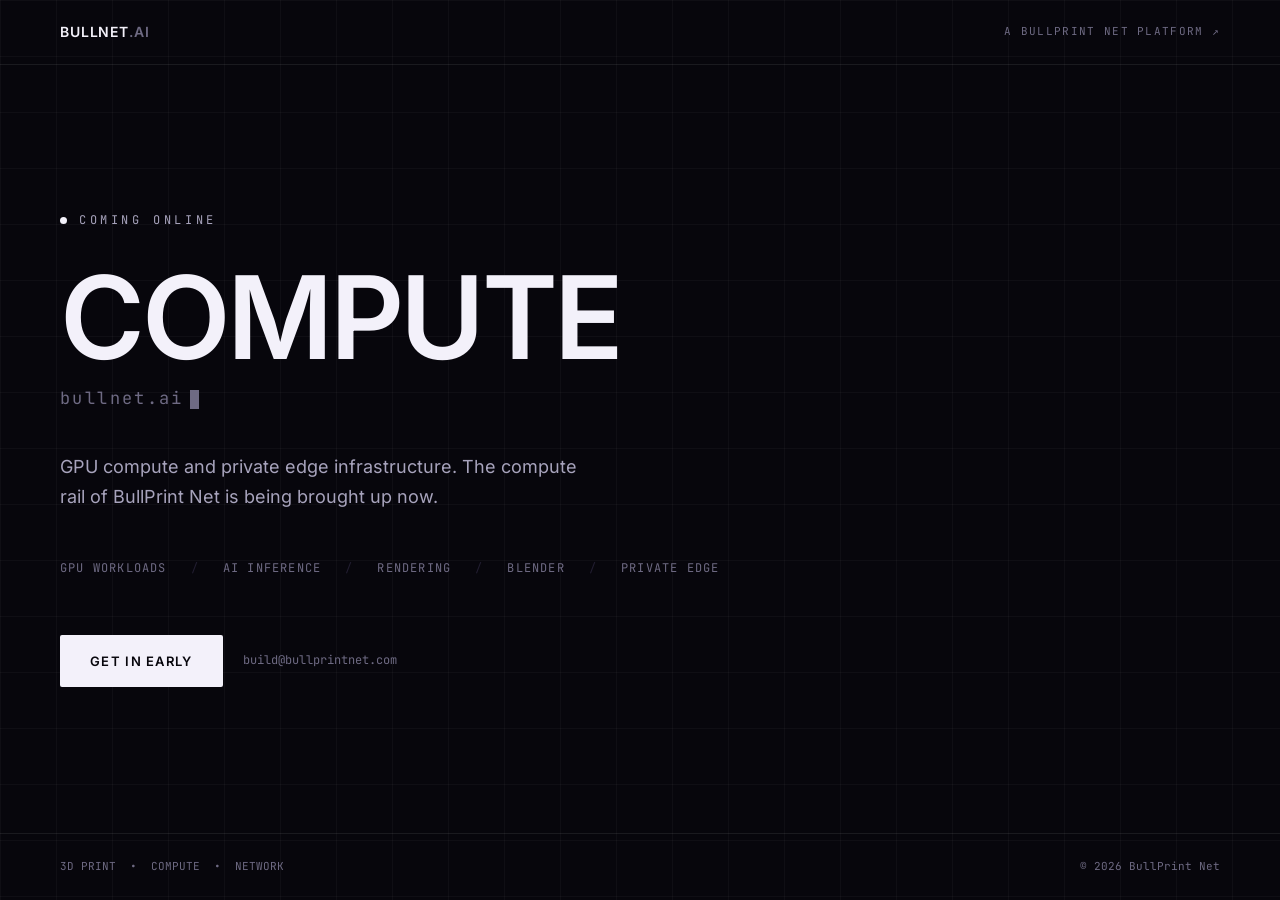
==== commit 92baea08: "Name Blender, because "rendering" is not what anyone searches for Blender joins the workload rail, t" ====
--- a/index.html
+++ b/index.html
@@ -7,6 +7,7 @@
 <meta name="description" content="GPU compute and private edge infrastructure. bullnet.ai is coming online. A BullPrint Net platform.">
 <link rel="canonical" href="https://bullnet.ai/">
 <meta name="theme-color" content="#07060C">
+<meta property="og:locale" content="en_US">
 <meta property="og:type" content="website">
 <meta property="og:site_name" content="bullnet.ai">
 <meta property="og:title" content="bullnet.ai — COMPUTE">
@@ -19,6 +20,56 @@
 <link rel="icon" href="/assets/brand/favicon-tile.svg" type="image/svg+xml">
 <link rel="apple-touch-icon" href="/assets/apple-touch-icon.png">
 <link rel="manifest" href="/site.webmanifest">
+<script type="application/ld+json">
+{
+ "@context": "https://schema.org",
+ "@graph": [
+  {
+   "@type": "Organization",
+   "@id": "https://bullprintnet.com/#organization",
+   "name": "BullPrint Net",
+   "url": "https://bullprintnet.com/",
+   "logo": {
+    "@type": "ImageObject",
+    "url": "https://bullprintnet.com/assets/bullprintnetlogo.jpg",
+    "width": 400,
+    "height": 400
+   },
+   "email": "build@bullprintnet.com",
+   "sameAs": [
+    "https://x.com/bullprintnet",
+    "https://bullnet.ai/"
+   ]
+  },
+  {
+   "@type": "WebSite",
+   "@id": "https://bullnet.ai/#website",
+   "url": "https://bullnet.ai/",
+   "name": "bullnet.ai",
+   "alternateName": "bullnet.ai — COMPUTE",
+   "description": "GPU compute and private edge infrastructure. The compute rail of BullPrint Net.",
+   "publisher": {
+    "@id": "https://bullprintnet.com/#organization"
+   },
+   "inLanguage": "en",
+   "keywords": "GPU compute, AI inference, rendering, Blender, Blender Cycles, GPU rendering, private edge, edge inference"
+  },
+  {
+   "@type": "WebPage",
+   "@id": "https://bullnet.ai/#webpage",
+   "url": "https://bullnet.ai/",
+   "name": "bullnet.ai — COMPUTE",
+   "isPartOf": {
+    "@id": "https://bullnet.ai/#website"
+   },
+   "about": {
+    "@id": "https://bullprintnet.com/#organization"
+   },
+   "inLanguage": "en"
+  }
+ ]
+}
+</script>
 <link rel="stylesheet" href="/fonts/fonts.css">
 <link rel="stylesheet" href="/styles.css">
 </head>
@@ -51,6 +102,7 @@
         <span>GPU Workloads</span><i aria-hidden="true">/</i>
         <span>AI Inference</span><i aria-hidden="true">/</i>
         <span>Rendering</span><i aria-hidden="true">/</i>
+        <span>Blender</span><i aria-hidden="true">/</i>
         <span>Private Edge</span>
       </p>
 
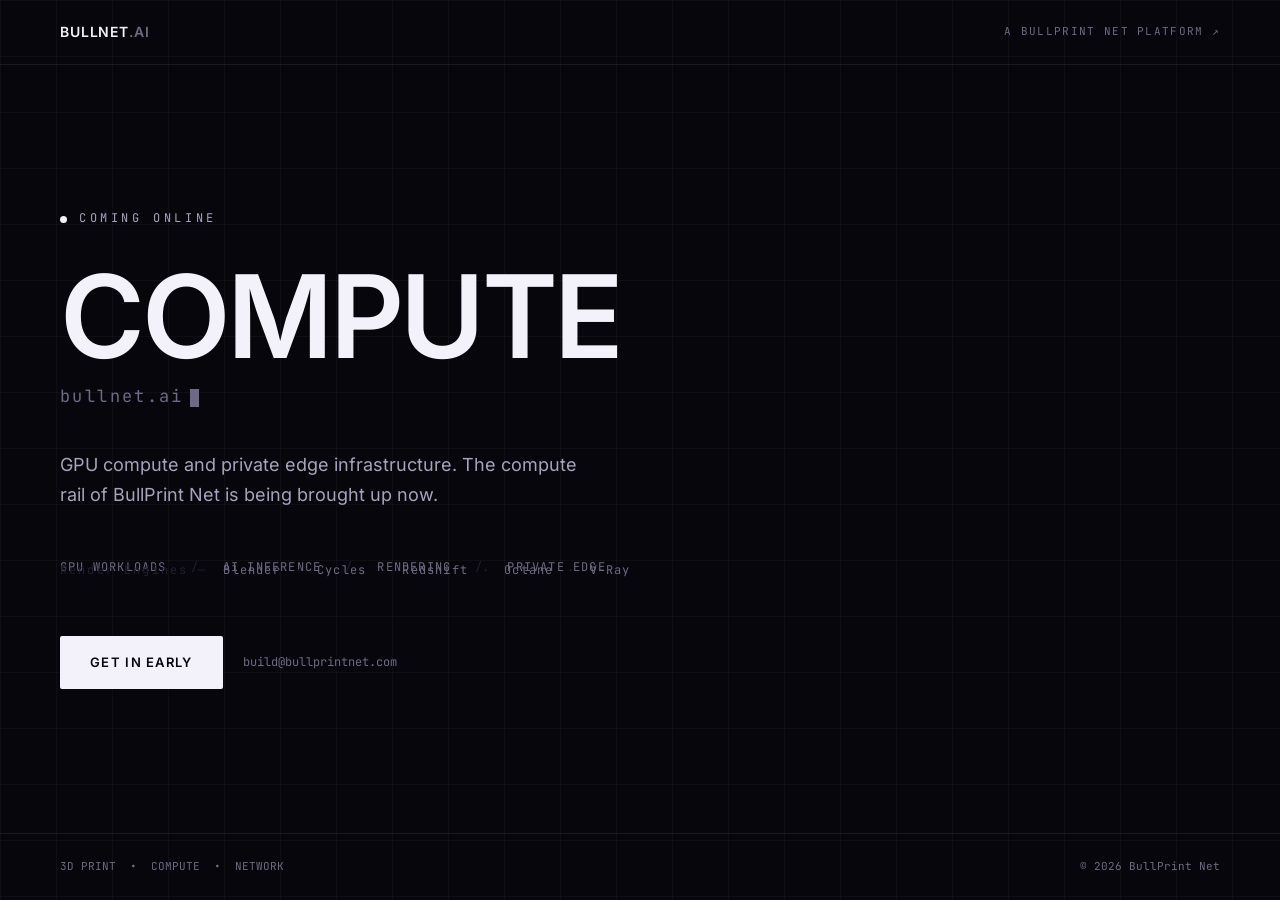
==== commit 4212dfb2: "Redshift, Octane and V-Ray join Blender — on their own line Five named products sitting as peers of " ====
--- a/index.html
+++ b/index.html
@@ -52,7 +52,7 @@
     "@id": "https://bullprintnet.com/#organization"
    },
    "inLanguage": "en",
-   "keywords": "GPU compute, AI inference, rendering, Blender, Blender Cycles, GPU rendering, private edge, edge inference"
+   "keywords": "GPU compute, AI inference, GPU rendering, render farm, Blender, Blender Cycles, Redshift, Octane, OctaneRender, V-Ray, private edge, edge inference"
   },
   {
    "@type": "WebPage",
@@ -102,8 +102,16 @@
         <span>GPU Workloads</span><i aria-hidden="true">/</i>
         <span>AI Inference</span><i aria-hidden="true">/</i>
         <span>Rendering</span><i aria-hidden="true">/</i>
-        <span>Blender</span><i aria-hidden="true">/</i>
         <span>Private Edge</span>
+      </p>
+
+      <p class="engines">
+        <span class="engines__label">Render Engines</span>
+        <span>Blender</span><i aria-hidden="true">·</i>
+        <span>Cycles</span><i aria-hidden="true">·</i>
+        <span>Redshift</span><i aria-hidden="true">·</i>
+        <span>Octane</span><i aria-hidden="true">·</i>
+        <span>V-Ray</span>
       </p>
 
       <div class="cta">
--- a/styles.css
+++ b/styles.css
@@ -70,10 +70,18 @@
 .lede{max-width:520px;font-size:clamp(15px,1.6vw,18px);line-height:1.65;
   color:var(--fg-2);text-wrap:pretty;margin-bottom:48px}
 
-.rail{display:flex;flex-wrap:wrap;align-items:center;gap:10px 24px;margin-bottom:56px;
+.rail{display:flex;flex-wrap:wrap;align-items:center;gap:10px 24px;margin-bottom:20px;
   font-family:var(--mono);font-size:12px;letter-spacing:.1em;color:var(--fg-3);
   text-transform:uppercase}
 .rail i{font-style:normal;color:var(--step-1)}
+
+.engines{display:flex;flex-wrap:wrap;align-items:baseline;gap:8px 14px;
+  margin-top:-36px;margin-bottom:56px;
+  font-family:var(--mono);font-size:12px;letter-spacing:.1em;color:var(--fg-3)}
+.engines i{font-style:normal;color:var(--step-1)}
+/* The label names what the row is without competing with it. */
+.engines__label{color:var(--step-1);letter-spacing:.18em;margin-right:2px}
+.engines__label::after{content:'—';margin-left:10px}
 
 .cta{display:flex;flex-wrap:wrap;align-items:center;gap:20px}
 .btn{display:inline-block;background:var(--fg-1);color:var(--bg);border-radius:2px;
